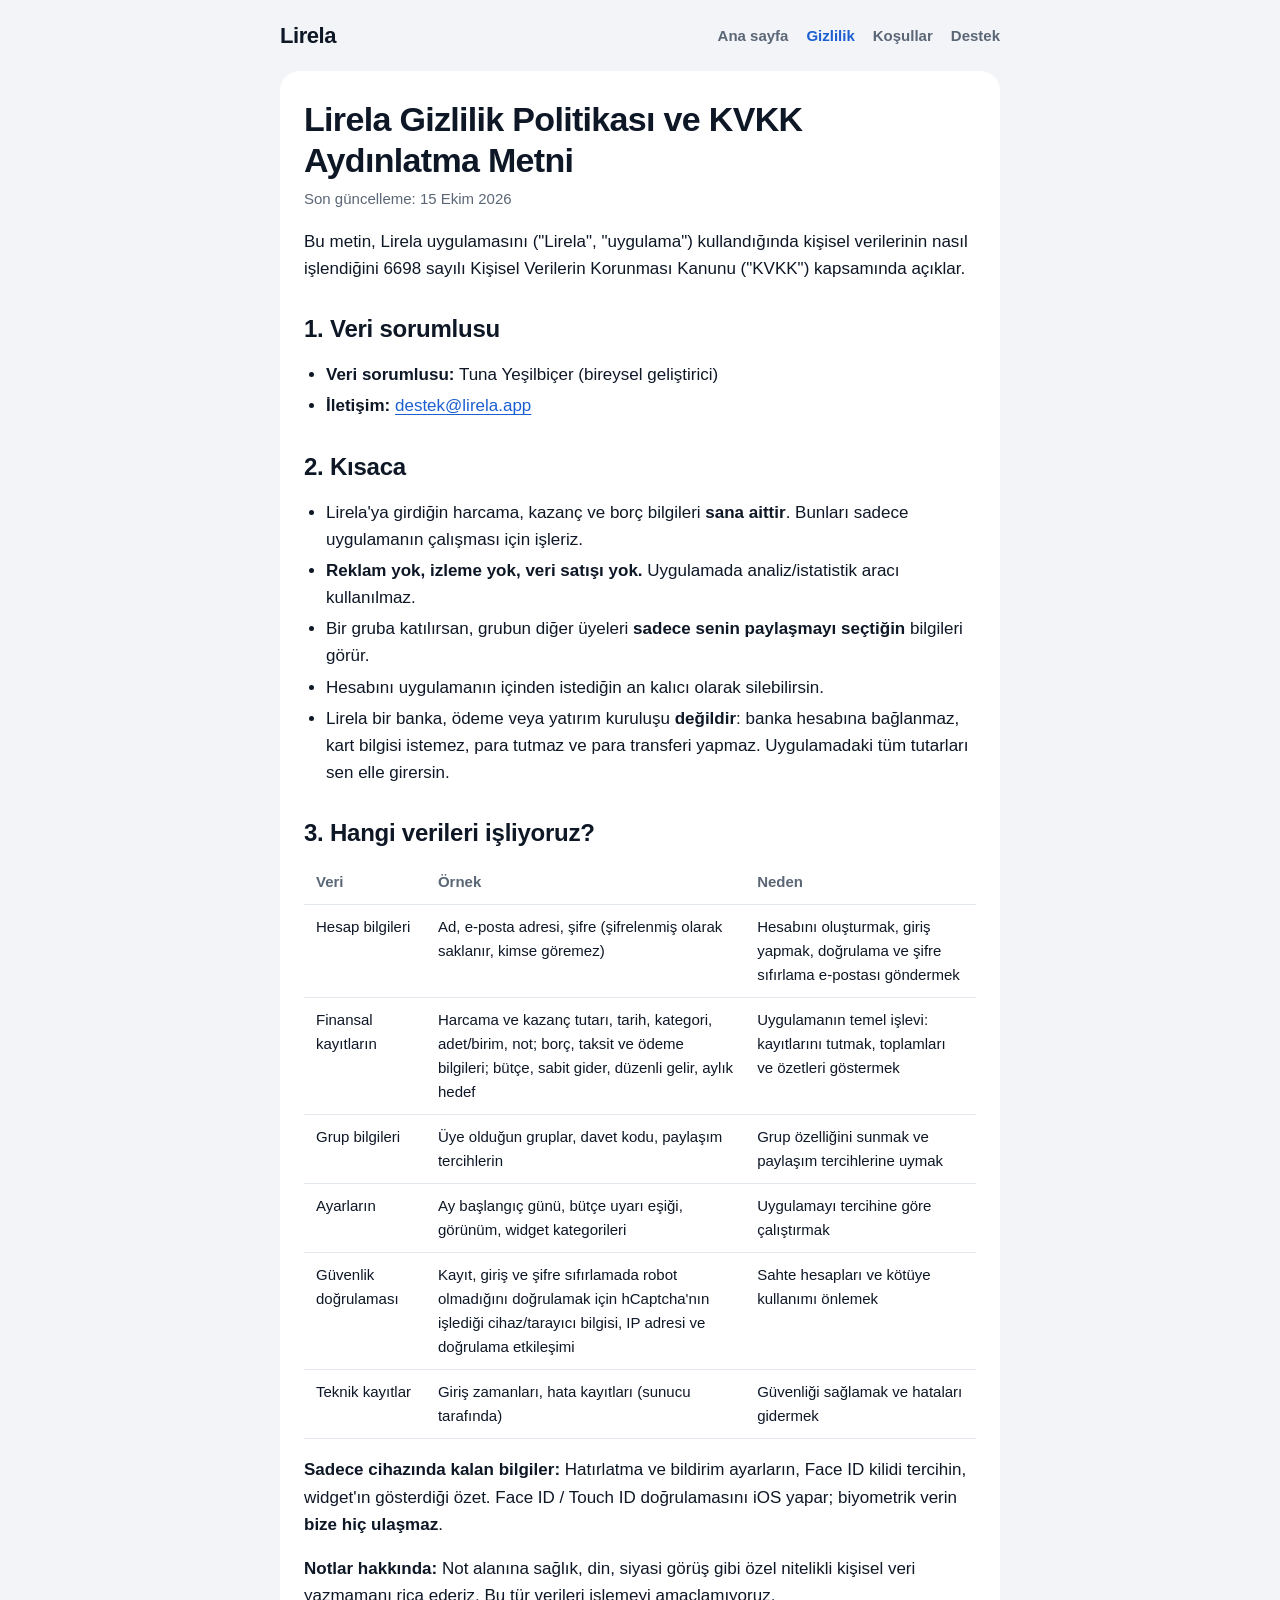
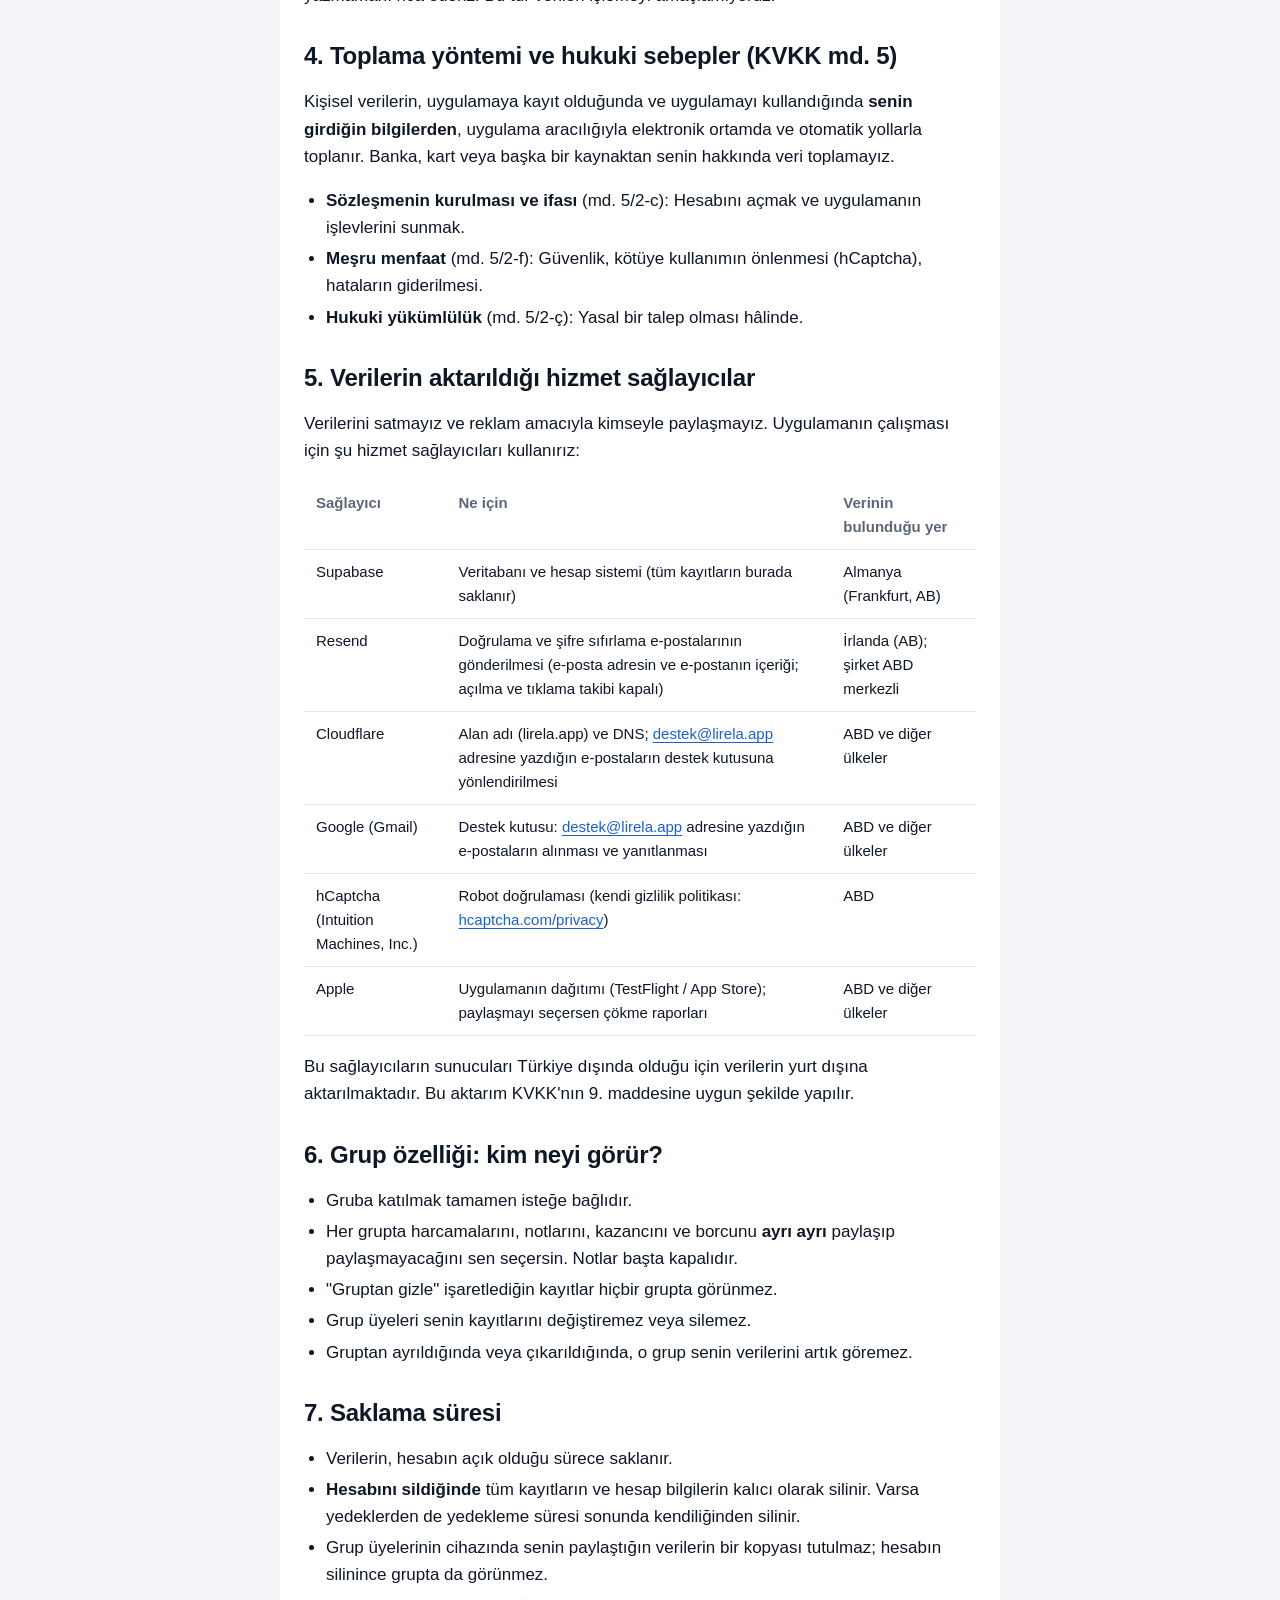
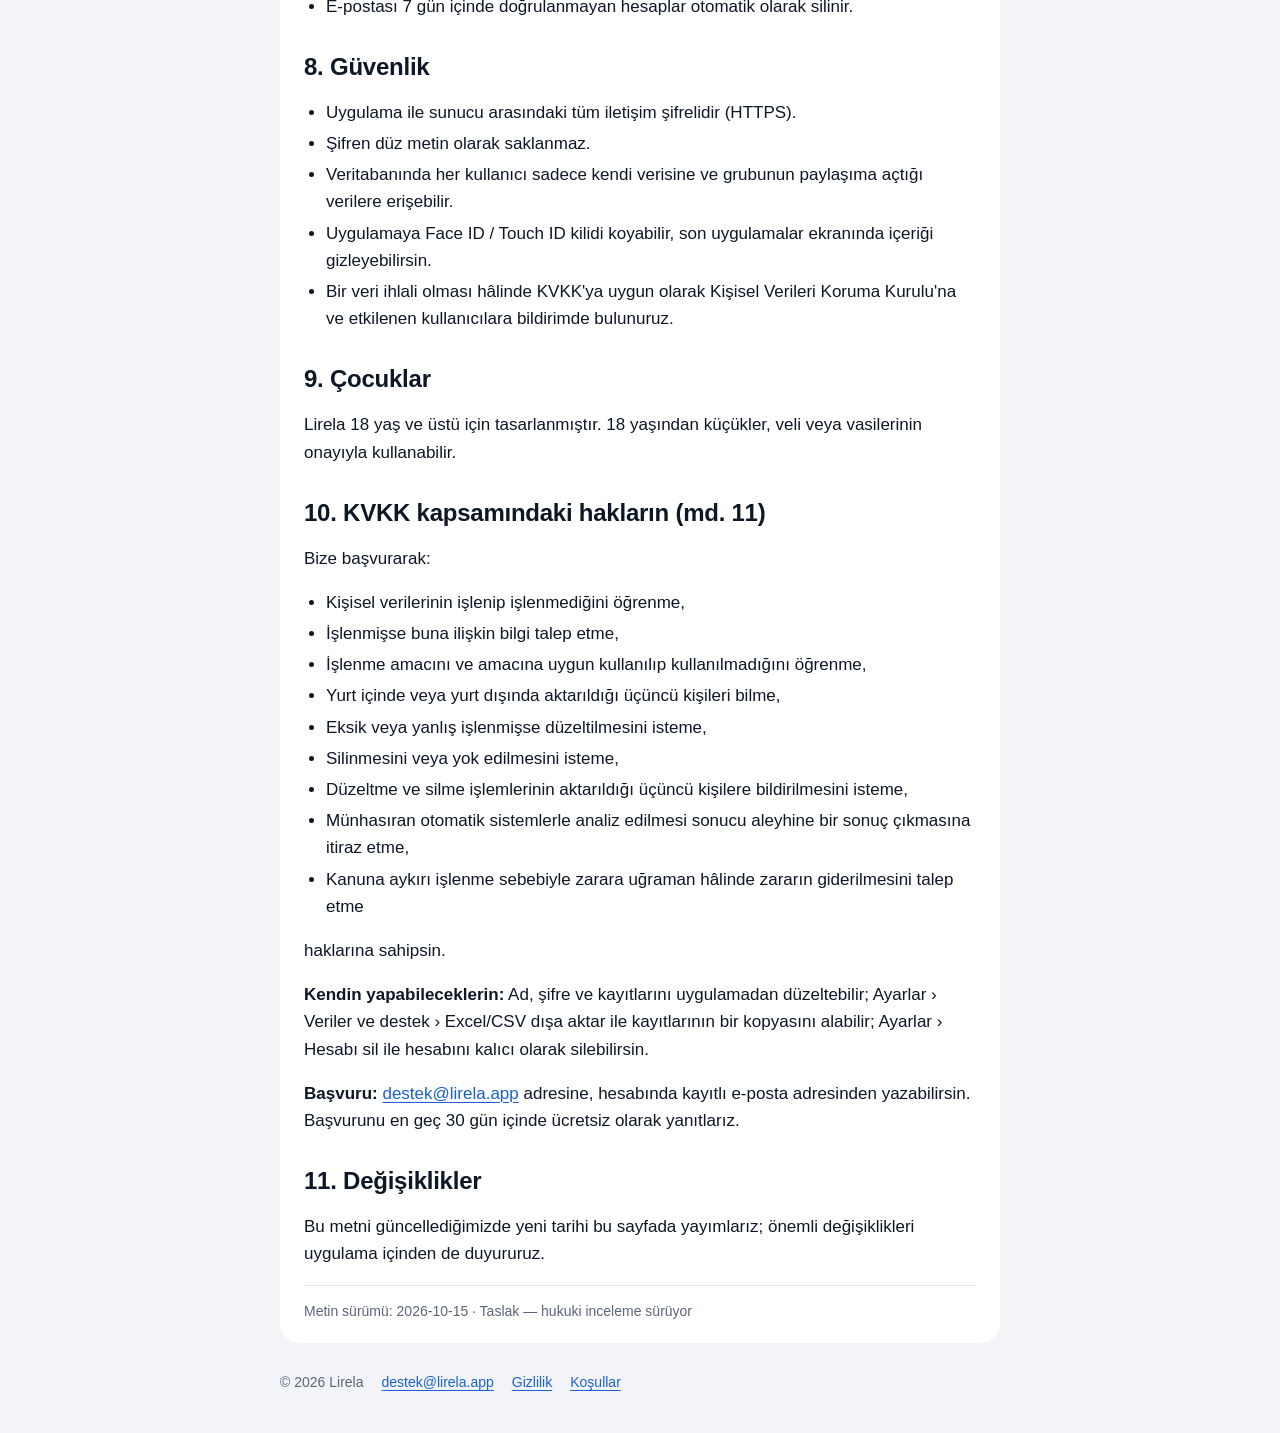
==== gizlilik/index.html @ 5110a3ae "Lirela sitesi: ana sayfa, gizlilik, koşullar, destek, 404, CNAME Co-Authored-By: Claude Opus 5.5 <no" ====
<!doctype html>
<html lang="tr">
<head>
<meta charset="utf-8">
<meta name="viewport" content="width=device-width, initial-scale=1">
<title>Lirela Gizlilik Politikası ve KVKK Aydınlatma Metni · Lirela</title>
<meta name="description" content="Lirela Gizlilik Politikası ve KVKK Aydınlatma Metni">
<meta name="color-scheme" content="light dark">
<meta name="referrer" content="no-referrer">
<link rel="stylesheet" href="/style.css">
</head>
<body>
<header class="site-header"><div class="wrap"><a class="brand" href="/">Lirela</a><nav class="nav"><a href="/">Ana sayfa</a><a href="/gizlilik/" aria-current="page">Gizlilik</a><a href="/kosullar/">Koşullar</a><a href="/destek/">Destek</a></nav></div></header>
<main class="wrap">
<article class="doc">
<h1>Lirela Gizlilik Politikası ve KVKK Aydınlatma Metni</h1>
<p class="updated">Son güncelleme: 15 Ekim 2026</p>
<p>Bu metin, Lirela uygulamasını ("Lirela", "uygulama") kullandığında kişisel verilerinin nasıl işlendiğini 6698 sayılı Kişisel Verilerin Korunması Kanunu ("KVKK") kapsamında açıklar.</p>
<h2>1. Veri sorumlusu</h2>
<ul><li><strong>Veri sorumlusu:</strong> Tuna Yeşilbiçer (bireysel geliştirici)</li><li><strong>İletişim:</strong> <a href="mailto:destek@lirela.app">destek@lirela.app</a></li></ul>
<h2>2. Kısaca</h2>
<ul><li>Lirela'ya girdiğin harcama, kazanç ve borç bilgileri <strong>sana aittir</strong>. Bunları sadece uygulamanın çalışması için işleriz.</li><li><strong>Reklam yok, izleme yok, veri satışı yok.</strong> Uygulamada analiz/istatistik aracı kullanılmaz.</li><li>Bir gruba katılırsan, grubun diğer üyeleri <strong>sadece senin paylaşmayı seçtiğin</strong> bilgileri görür.</li><li>Hesabını uygulamanın içinden istediğin an kalıcı olarak silebilirsin.</li><li>Lirela bir banka, ödeme veya yatırım kuruluşu <strong>değildir</strong>: banka hesabına bağlanmaz, kart bilgisi istemez, para tutmaz ve para transferi yapmaz. Uygulamadaki tüm tutarları sen elle girersin.</li></ul>
<h2>3. Hangi verileri işliyoruz?</h2>
<div class="table-scroll"><table><thead><tr><th>Veri</th><th>Örnek</th><th>Neden</th></tr></thead><tbody><tr><td data-label="Veri">Hesap bilgileri</td><td data-label="Örnek">Ad, e-posta adresi, şifre (şifrelenmiş olarak saklanır, kimse göremez)</td><td data-label="Neden">Hesabını oluşturmak, giriş yapmak, doğrulama ve şifre sıfırlama e-postası göndermek</td></tr><tr><td data-label="Veri">Finansal kayıtların</td><td data-label="Örnek">Harcama ve kazanç tutarı, tarih, kategori, adet/birim, not; borç, taksit ve ödeme bilgileri; bütçe, sabit gider, düzenli gelir, aylık hedef</td><td data-label="Neden">Uygulamanın temel işlevi: kayıtlarını tutmak, toplamları ve özetleri göstermek</td></tr><tr><td data-label="Veri">Grup bilgileri</td><td data-label="Örnek">Üye olduğun gruplar, davet kodu, paylaşım tercihlerin</td><td data-label="Neden">Grup özelliğini sunmak ve paylaşım tercihlerine uymak</td></tr><tr><td data-label="Veri">Ayarların</td><td data-label="Örnek">Ay başlangıç günü, bütçe uyarı eşiği, görünüm, widget kategorileri</td><td data-label="Neden">Uygulamayı tercihine göre çalıştırmak</td></tr><tr><td data-label="Veri">Güvenlik doğrulaması</td><td data-label="Örnek">Kayıt, giriş ve şifre sıfırlamada robot olmadığını doğrulamak için hCaptcha'nın işlediği cihaz/tarayıcı bilgisi, IP adresi ve doğrulama etkileşimi</td><td data-label="Neden">Sahte hesapları ve kötüye kullanımı önlemek</td></tr><tr><td data-label="Veri">Teknik kayıtlar</td><td data-label="Örnek">Giriş zamanları, hata kayıtları (sunucu tarafında)</td><td data-label="Neden">Güvenliği sağlamak ve hataları gidermek</td></tr></tbody></table></div>
<p><strong>Sadece cihazında kalan bilgiler:</strong> Hatırlatma ve bildirim ayarların, Face ID kilidi tercihin, widget'ın gösterdiği özet. Face ID / Touch ID doğrulamasını iOS yapar; biyometrik verin <strong>bize hiç ulaşmaz</strong>.</p>
<p><strong>Notlar hakkında:</strong> Not alanına sağlık, din, siyasi görüş gibi özel nitelikli kişisel veri yazmamanı rica ederiz. Bu tür verileri işlemeyi amaçlamıyoruz.</p>
<h2>4. Toplama yöntemi ve hukuki sebepler (KVKK md. 5)</h2>
<p>Kişisel verilerin, uygulamaya kayıt olduğunda ve uygulamayı kullandığında <strong>senin girdiğin bilgilerden</strong>, uygulama aracılığıyla elektronik ortamda ve otomatik yollarla toplanır. Banka, kart veya başka bir kaynaktan senin hakkında veri toplamayız.</p>
<ul><li><strong>Sözleşmenin kurulması ve ifası</strong> (md. 5/2-c): Hesabını açmak ve uygulamanın işlevlerini sunmak.</li><li><strong>Meşru menfaat</strong> (md. 5/2-f): Güvenlik, kötüye kullanımın önlenmesi (hCaptcha), hataların giderilmesi.</li><li><strong>Hukuki yükümlülük</strong> (md. 5/2-ç): Yasal bir talep olması hâlinde.</li></ul>
<h2>5. Verilerin aktarıldığı hizmet sağlayıcılar</h2>
<p>Verilerini satmayız ve reklam amacıyla kimseyle paylaşmayız. Uygulamanın çalışması için şu hizmet sağlayıcıları kullanırız:</p>
<div class="table-scroll"><table><thead><tr><th>Sağlayıcı</th><th>Ne için</th><th>Verinin bulunduğu yer</th></tr></thead><tbody><tr><td data-label="Sağlayıcı">Supabase</td><td data-label="Ne için">Veritabanı ve hesap sistemi (tüm kayıtların burada saklanır)</td><td data-label="Verinin bulunduğu yer">Almanya (Frankfurt, AB)</td></tr><tr><td data-label="Sağlayıcı">Resend</td><td data-label="Ne için">Doğrulama ve şifre sıfırlama e-postalarının gönderilmesi (e-posta adresin ve e-postanın içeriği; açılma ve tıklama takibi kapalı)</td><td data-label="Verinin bulunduğu yer">İrlanda (AB); şirket ABD merkezli</td></tr><tr><td data-label="Sağlayıcı">Cloudflare</td><td data-label="Ne için">Alan adı (lirela.app) ve DNS; <a href="mailto:destek@lirela.app">destek@lirela.app</a> adresine yazdığın e-postaların destek kutusuna yönlendirilmesi</td><td data-label="Verinin bulunduğu yer">ABD ve diğer ülkeler</td></tr><tr><td data-label="Sağlayıcı">Google (Gmail)</td><td data-label="Ne için">Destek kutusu: <a href="mailto:destek@lirela.app">destek@lirela.app</a> adresine yazdığın e-postaların alınması ve yanıtlanması</td><td data-label="Verinin bulunduğu yer">ABD ve diğer ülkeler</td></tr><tr><td data-label="Sağlayıcı">hCaptcha (Intuition Machines, Inc.)</td><td data-label="Ne için">Robot doğrulaması (kendi gizlilik politikası: <a href="https://hcaptcha.com/privacy">hcaptcha.com/privacy</a>)</td><td data-label="Verinin bulunduğu yer">ABD</td></tr><tr><td data-label="Sağlayıcı">Apple</td><td data-label="Ne için">Uygulamanın dağıtımı (TestFlight / App Store); paylaşmayı seçersen çökme raporları</td><td data-label="Verinin bulunduğu yer">ABD ve diğer ülkeler</td></tr></tbody></table></div>
<p>Bu sağlayıcıların sunucuları Türkiye dışında olduğu için verilerin yurt dışına aktarılmaktadır. Bu aktarım KVKK'nın 9. maddesine uygun şekilde yapılır.</p>
<h2>6. Grup özelliği: kim neyi görür?</h2>
<ul><li>Gruba katılmak tamamen isteğe bağlıdır.</li><li>Her grupta harcamalarını, notlarını, kazancını ve borcunu <strong>ayrı ayrı</strong> paylaşıp paylaşmayacağını sen seçersin. Notlar başta kapalıdır.</li><li>"Gruptan gizle" işaretlediğin kayıtlar hiçbir grupta görünmez.</li><li>Grup üyeleri senin kayıtlarını değiştiremez veya silemez.</li><li>Gruptan ayrıldığında veya çıkarıldığında, o grup senin verilerini artık göremez.</li></ul>
<h2>7. Saklama süresi</h2>
<ul><li>Verilerin, hesabın açık olduğu sürece saklanır.</li><li><strong>Hesabını sildiğinde</strong> tüm kayıtların ve hesap bilgilerin kalıcı olarak silinir. Varsa yedeklerden de yedekleme süresi sonunda kendiliğinden silinir.</li><li>Grup üyelerinin cihazında senin paylaştığın verilerin bir kopyası tutulmaz; hesabın silinince grupta da görünmez.</li><li>E-postası 7 gün içinde doğrulanmayan hesaplar otomatik olarak silinir.</li></ul>
<h2>8. Güvenlik</h2>
<ul><li>Uygulama ile sunucu arasındaki tüm iletişim şifrelidir (HTTPS).</li><li>Şifren düz metin olarak saklanmaz.</li><li>Veritabanında her kullanıcı sadece kendi verisine ve grubunun paylaşıma açtığı verilere erişebilir.</li><li>Uygulamaya Face ID / Touch ID kilidi koyabilir, son uygulamalar ekranında içeriği gizleyebilirsin.</li><li>Bir veri ihlali olması hâlinde KVKK'ya uygun olarak Kişisel Verileri Koruma Kurulu'na ve etkilenen kullanıcılara bildirimde bulunuruz.</li></ul>
<h2>9. Çocuklar</h2>
<p>Lirela 18 yaş ve üstü için tasarlanmıştır. 18 yaşından küçükler, veli veya vasilerinin onayıyla kullanabilir.</p>
<h2>10. KVKK kapsamındaki hakların (md. 11)</h2>
<p>Bize başvurarak:</p>
<ul><li>Kişisel verilerinin işlenip işlenmediğini öğrenme,</li><li>İşlenmişse buna ilişkin bilgi talep etme,</li><li>İşlenme amacını ve amacına uygun kullanılıp kullanılmadığını öğrenme,</li><li>Yurt içinde veya yurt dışında aktarıldığı üçüncü kişileri bilme,</li><li>Eksik veya yanlış işlenmişse düzeltilmesini isteme,</li><li>Silinmesini veya yok edilmesini isteme,</li><li>Düzeltme ve silme işlemlerinin aktarıldığı üçüncü kişilere bildirilmesini isteme,</li><li>Münhasıran otomatik sistemlerle analiz edilmesi sonucu aleyhine bir sonuç çıkmasına itiraz etme,</li><li>Kanuna aykırı işlenme sebebiyle zarara uğraman hâlinde zararın giderilmesini talep etme</li></ul>
<p>haklarına sahipsin.</p>
<p><strong>Kendin yapabileceklerin:</strong> Ad, şifre ve kayıtlarını uygulamadan düzeltebilir; Ayarlar › Veriler ve destek › Excel/CSV dışa aktar ile kayıtlarının bir kopyasını alabilir; Ayarlar › Hesabı sil ile hesabını kalıcı olarak silebilirsin.</p>
<p><strong>Başvuru:</strong> <a href="mailto:destek@lirela.app">destek@lirela.app</a> adresine, hesabında kayıtlı e-posta adresinden yazabilirsin. Başvurunu en geç 30 gün içinde ücretsiz olarak yanıtlarız.</p>
<h2>11. Değişiklikler</h2>
<p>Bu metni güncellediğimizde yeni tarihi bu sayfada yayımlarız; önemli değişiklikleri uygulama içinden de duyururuz.</p>
<p class="version">Metin sürümü: 2026-10-15 · Taslak — hukuki inceleme sürüyor</p>
</article>
</main>
<footer class="site-footer"><div class="wrap"><span>© 2026 Lirela</span><a href="mailto:destek@lirela.app">destek@lirela.app</a><a href="/gizlilik/">Gizlilik</a><a href="/kosullar/">Koşullar</a></div></footer>
</body>
</html>
---- style.css ----
/* Lirela — tek stil dosyası. Dış kaynak, yazı tipi CDN'i, analitik ve çerez yok. */
:root {
  --bg: #F2F4F7;
  --card: #FFFFFF;
  --hero: #0F2440;
  --hero-text: #FFFFFF;
  --hero-muted: #AFC0D6;
  --text: #0E1726;
  --muted: #5B6676;
  --accent: #1B5FD1;
  --accent-soft: #E6F0FF;
  --line: #E3E8EF;
  --warn-bg: #FFF4EC;
  --warn-text: #7A2E06;
  --radius: 20px;
  color-scheme: light dark;
}

@media (prefers-color-scheme: dark) {
  :root {
    --bg: #0B0F16;
    --card: #1A202A;
    --hero: #15294A;
    --hero-muted: #9FB3CE;
    --text: #F2F4F7;
    --muted: #9AA5B4;
    --accent: #5B92F0;
    --accent-soft: #1B2C4A;
    --line: #2A313D;
    --warn-bg: #3A2414;
    --warn-text: #FFC9A3;
  }
}

* { box-sizing: border-box; }

html { -webkit-text-size-adjust: 100%; }

body {
  margin: 0;
  background: var(--bg);
  color: var(--text);
  font-family: -apple-system, BlinkMacSystemFont, "SF Pro Text", "Segoe UI", Roboto, "Helvetica Neue", Arial, sans-serif;
  font-size: 17px;
  line-height: 1.6;
}

a { color: var(--accent); text-decoration-thickness: 1px; text-underline-offset: 3px; }

.wrap { max-width: 760px; margin: 0 auto; padding: 0 20px; }

/* Üst menü */
.site-header { padding: 18px 0; }
.site-header .wrap { display: flex; align-items: center; justify-content: space-between; gap: 16px; flex-wrap: wrap; }
.brand { font-size: 22px; font-weight: 800; letter-spacing: -0.02em; color: var(--text); text-decoration: none; }
.nav { display: flex; gap: 18px; flex-wrap: wrap; font-size: 15px; font-weight: 600; }
.nav a { color: var(--muted); text-decoration: none; }
.nav a:hover, .nav a[aria-current="page"] { color: var(--accent); }

/* Koyu üst kart */
.hero {
  background: var(--hero);
  color: var(--hero-text);
  border-radius: 24px;
  padding: 36px 28px;
  margin: 8px 0 28px;
}
.hero .eyebrow { color: var(--hero-muted); font-weight: 800; font-size: 15px; margin: 0 0 8px; }
.hero h1 { font-size: clamp(30px, 6vw, 42px); line-height: 1.15; margin: 0 0 14px; letter-spacing: -0.02em; }
.hero p { color: var(--hero-muted); margin: 0; font-size: 18px; }
.badge {
  display: inline-block;
  margin-top: 22px;
  background: rgba(255, 255, 255, 0.12);
  color: var(--hero-text);
  border-radius: 999px;
  padding: 8px 16px;
  font-weight: 700;
  font-size: 15px;
}

/* Kartlar */
.card {
  background: var(--card);
  border-radius: var(--radius);
  padding: 22px 24px;
  margin: 0 0 18px;
}
.grid { display: grid; grid-template-columns: repeat(auto-fit, minmax(220px, 1fr)); gap: 14px; margin: 0 0 28px; }
.grid .card { margin: 0; }
.grid h3 { margin: 0 0 6px; font-size: 17px; }
.grid p { margin: 0; color: var(--muted); font-size: 15px; }

h2 { font-size: 24px; line-height: 1.25; letter-spacing: -0.01em; margin: 32px 0 12px; }
h3 { font-size: 19px; line-height: 1.3; margin: 24px 0 8px; }

.note {
  background: var(--warn-bg);
  color: var(--warn-text);
  border-radius: 16px;
  padding: 14px 18px;
  font-weight: 600;
  font-size: 15px;
}

/* Hukuki metinler */
.doc { background: var(--card); border-radius: var(--radius); padding: 8px 24px 20px; }
.doc h1 { font-size: clamp(26px, 5vw, 34px); line-height: 1.2; margin: 20px 0 6px; letter-spacing: -0.02em; }
.doc .updated { color: var(--muted); margin: 0 0 8px; font-size: 15px; }
.doc ul { padding-left: 22px; }
.doc li { margin: 4px 0; }
.table-scroll { overflow-x: auto; margin: 12px 0; }
table { border-collapse: collapse; width: 100%; font-size: 15px; }
th, td { text-align: left; vertical-align: top; padding: 10px 12px; border-bottom: 1px solid var(--line); }
th { color: var(--muted); font-weight: 700; }

.version {
  color: var(--muted);
  font-size: 14px;
  margin: 18px 0 0;
  padding-top: 14px;
  border-top: 1px solid var(--line);
}

/* Sık sorular */
details { background: var(--card); border-radius: 16px; padding: 14px 20px; margin: 0 0 10px; }
summary { cursor: pointer; font-weight: 700; }
details[open] summary { margin-bottom: 8px; }
details p, details ul { margin: 6px 0; color: var(--text); }

/* Alt bilgi */
.site-footer { color: var(--muted); font-size: 14px; padding: 28px 0 40px; }
.site-footer .wrap { display: flex; gap: 8px 18px; flex-wrap: wrap; }

@media (max-width: 520px) {
  body { font-size: 16px; }
  /* Tablolar dar ekranda kart: her satır bir blok, hücrenin başlığı üstünde */
  table, thead, tbody, tr, td { display: block; width: 100%; }
  thead { position: absolute; width: 1px; height: 1px; overflow: hidden; clip: rect(0 0 0 0); }
  tr { padding: 12px 0; border-bottom: 1px solid var(--line); }
  td { border: 0; padding: 2px 0; }
  td::before { content: attr(data-label); display: block; color: var(--muted); font-size: 13px; font-weight: 700; }
  .hero { padding: 28px 22px; border-radius: 20px; }
  .doc { padding: 4px 18px 16px; }
}
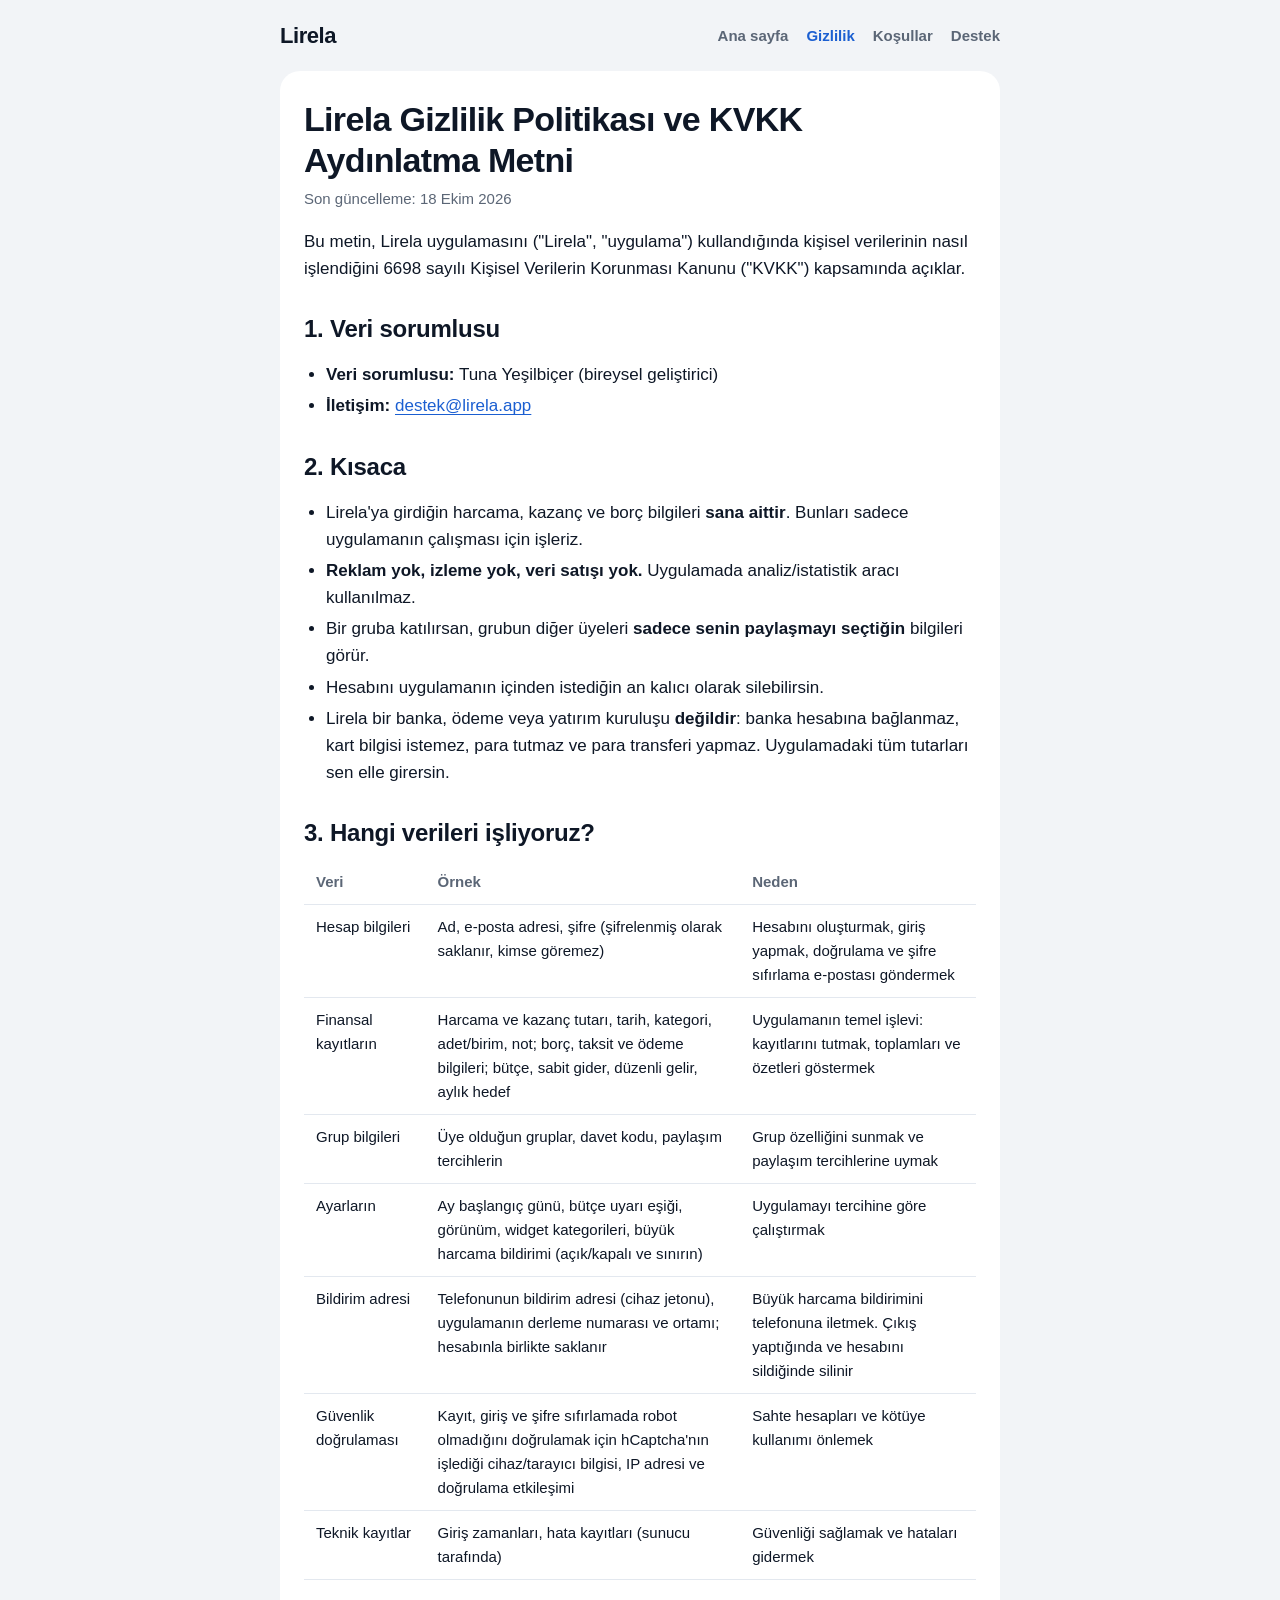
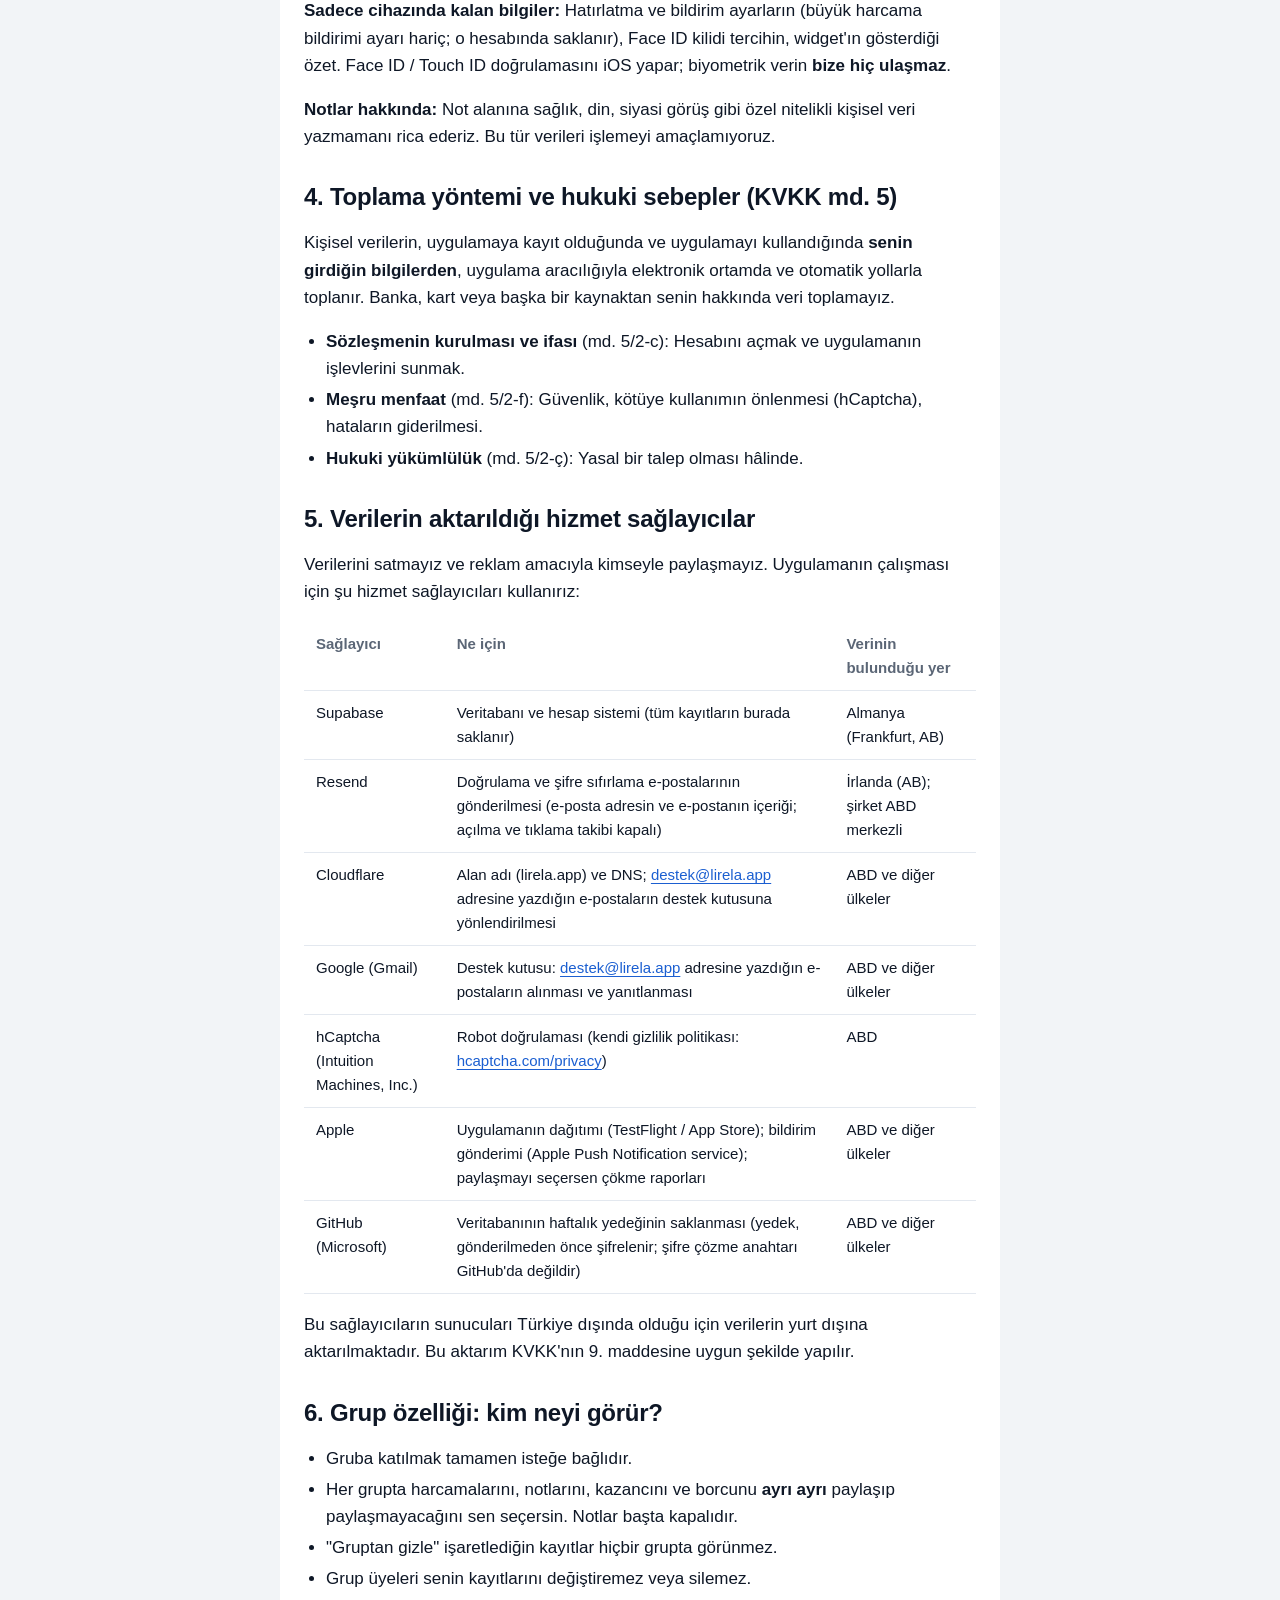
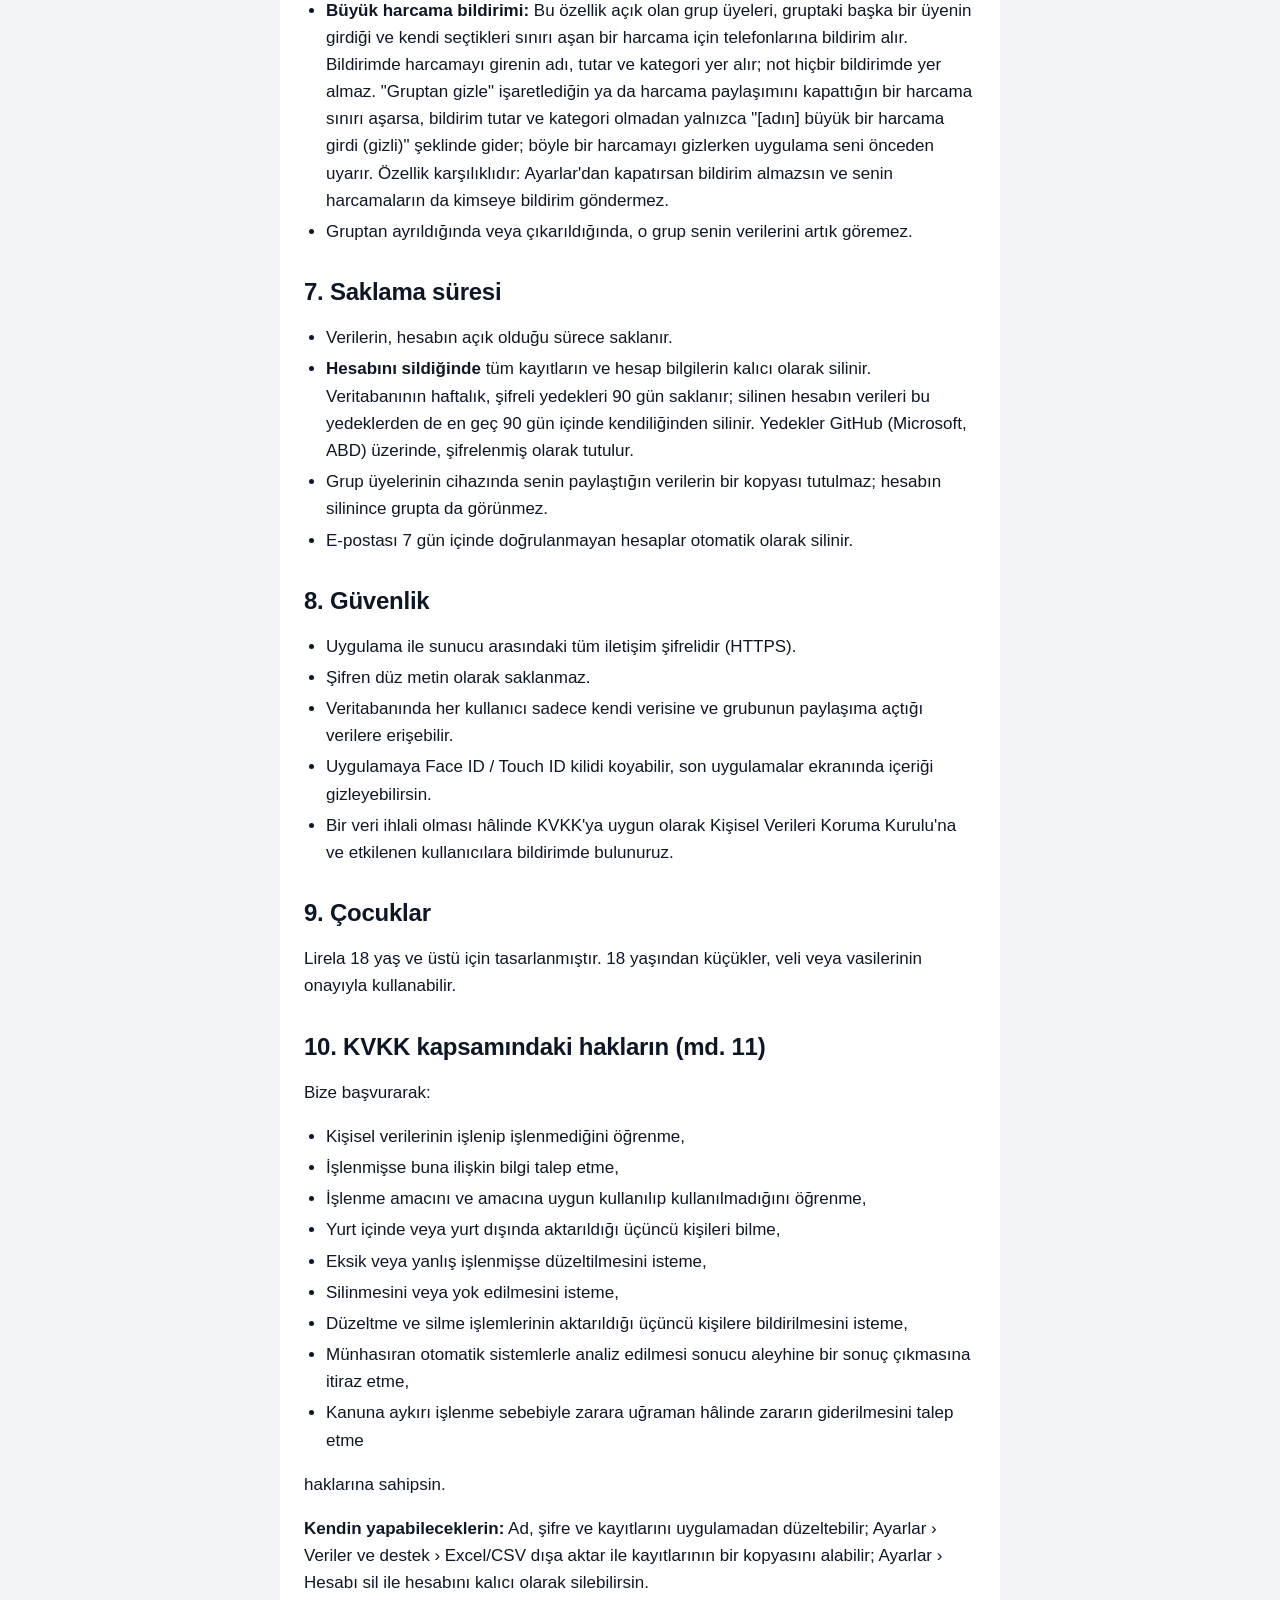
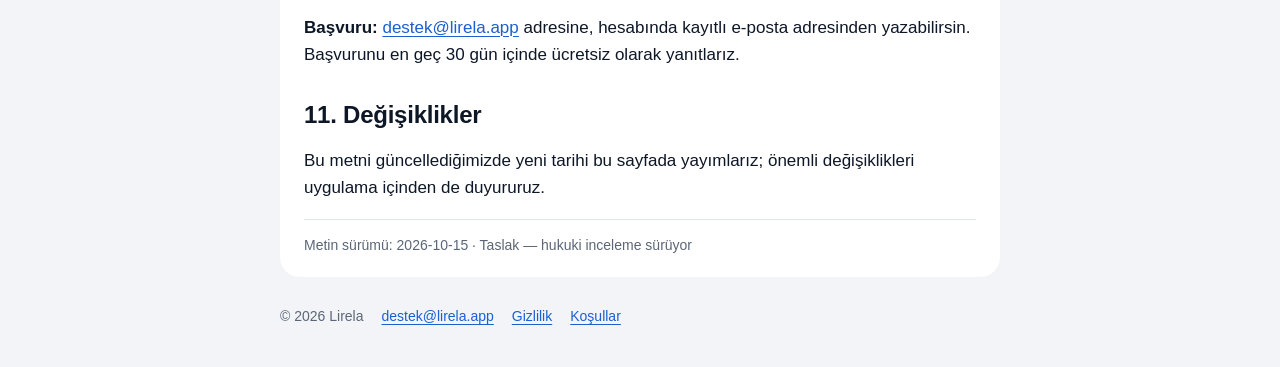
==== commit 2e079baa: "Gizlilik: büyük harcama bildirimi, bildirim adresi, APNs, GitHub yedeği (90 gün)" ====
--- a/gizlilik/index.html
+++ b/gizlilik/index.html
@@ -14,27 +14,27 @@
 <main class="wrap">
 <article class="doc">
 <h1>Lirela Gizlilik Politikası ve KVKK Aydınlatma Metni</h1>
-<p class="updated">Son güncelleme: 15 Ekim 2026</p>
+<p class="updated">Son güncelleme: 18 Ekim 2026</p>
 <p>Bu metin, Lirela uygulamasını ("Lirela", "uygulama") kullandığında kişisel verilerinin nasıl işlendiğini 6698 sayılı Kişisel Verilerin Korunması Kanunu ("KVKK") kapsamında açıklar.</p>
 <h2>1. Veri sorumlusu</h2>
 <ul><li><strong>Veri sorumlusu:</strong> Tuna Yeşilbiçer (bireysel geliştirici)</li><li><strong>İletişim:</strong> <a href="mailto:destek@lirela.app">destek@lirela.app</a></li></ul>
 <h2>2. Kısaca</h2>
 <ul><li>Lirela'ya girdiğin harcama, kazanç ve borç bilgileri <strong>sana aittir</strong>. Bunları sadece uygulamanın çalışması için işleriz.</li><li><strong>Reklam yok, izleme yok, veri satışı yok.</strong> Uygulamada analiz/istatistik aracı kullanılmaz.</li><li>Bir gruba katılırsan, grubun diğer üyeleri <strong>sadece senin paylaşmayı seçtiğin</strong> bilgileri görür.</li><li>Hesabını uygulamanın içinden istediğin an kalıcı olarak silebilirsin.</li><li>Lirela bir banka, ödeme veya yatırım kuruluşu <strong>değildir</strong>: banka hesabına bağlanmaz, kart bilgisi istemez, para tutmaz ve para transferi yapmaz. Uygulamadaki tüm tutarları sen elle girersin.</li></ul>
 <h2>3. Hangi verileri işliyoruz?</h2>
-<div class="table-scroll"><table><thead><tr><th>Veri</th><th>Örnek</th><th>Neden</th></tr></thead><tbody><tr><td data-label="Veri">Hesap bilgileri</td><td data-label="Örnek">Ad, e-posta adresi, şifre (şifrelenmiş olarak saklanır, kimse göremez)</td><td data-label="Neden">Hesabını oluşturmak, giriş yapmak, doğrulama ve şifre sıfırlama e-postası göndermek</td></tr><tr><td data-label="Veri">Finansal kayıtların</td><td data-label="Örnek">Harcama ve kazanç tutarı, tarih, kategori, adet/birim, not; borç, taksit ve ödeme bilgileri; bütçe, sabit gider, düzenli gelir, aylık hedef</td><td data-label="Neden">Uygulamanın temel işlevi: kayıtlarını tutmak, toplamları ve özetleri göstermek</td></tr><tr><td data-label="Veri">Grup bilgileri</td><td data-label="Örnek">Üye olduğun gruplar, davet kodu, paylaşım tercihlerin</td><td data-label="Neden">Grup özelliğini sunmak ve paylaşım tercihlerine uymak</td></tr><tr><td data-label="Veri">Ayarların</td><td data-label="Örnek">Ay başlangıç günü, bütçe uyarı eşiği, görünüm, widget kategorileri</td><td data-label="Neden">Uygulamayı tercihine göre çalıştırmak</td></tr><tr><td data-label="Veri">Güvenlik doğrulaması</td><td data-label="Örnek">Kayıt, giriş ve şifre sıfırlamada robot olmadığını doğrulamak için hCaptcha'nın işlediği cihaz/tarayıcı bilgisi, IP adresi ve doğrulama etkileşimi</td><td data-label="Neden">Sahte hesapları ve kötüye kullanımı önlemek</td></tr><tr><td data-label="Veri">Teknik kayıtlar</td><td data-label="Örnek">Giriş zamanları, hata kayıtları (sunucu tarafında)</td><td data-label="Neden">Güvenliği sağlamak ve hataları gidermek</td></tr></tbody></table></div>
-<p><strong>Sadece cihazında kalan bilgiler:</strong> Hatırlatma ve bildirim ayarların, Face ID kilidi tercihin, widget'ın gösterdiği özet. Face ID / Touch ID doğrulamasını iOS yapar; biyometrik verin <strong>bize hiç ulaşmaz</strong>.</p>
+<div class="table-scroll"><table><thead><tr><th>Veri</th><th>Örnek</th><th>Neden</th></tr></thead><tbody><tr><td data-label="Veri">Hesap bilgileri</td><td data-label="Örnek">Ad, e-posta adresi, şifre (şifrelenmiş olarak saklanır, kimse göremez)</td><td data-label="Neden">Hesabını oluşturmak, giriş yapmak, doğrulama ve şifre sıfırlama e-postası göndermek</td></tr><tr><td data-label="Veri">Finansal kayıtların</td><td data-label="Örnek">Harcama ve kazanç tutarı, tarih, kategori, adet/birim, not; borç, taksit ve ödeme bilgileri; bütçe, sabit gider, düzenli gelir, aylık hedef</td><td data-label="Neden">Uygulamanın temel işlevi: kayıtlarını tutmak, toplamları ve özetleri göstermek</td></tr><tr><td data-label="Veri">Grup bilgileri</td><td data-label="Örnek">Üye olduğun gruplar, davet kodu, paylaşım tercihlerin</td><td data-label="Neden">Grup özelliğini sunmak ve paylaşım tercihlerine uymak</td></tr><tr><td data-label="Veri">Ayarların</td><td data-label="Örnek">Ay başlangıç günü, bütçe uyarı eşiği, görünüm, widget kategorileri, büyük harcama bildirimi (açık/kapalı ve sınırın)</td><td data-label="Neden">Uygulamayı tercihine göre çalıştırmak</td></tr><tr><td data-label="Veri">Bildirim adresi</td><td data-label="Örnek">Telefonunun bildirim adresi (cihaz jetonu), uygulamanın derleme numarası ve ortamı; hesabınla birlikte saklanır</td><td data-label="Neden">Büyük harcama bildirimini telefonuna iletmek. Çıkış yaptığında ve hesabını sildiğinde silinir</td></tr><tr><td data-label="Veri">Güvenlik doğrulaması</td><td data-label="Örnek">Kayıt, giriş ve şifre sıfırlamada robot olmadığını doğrulamak için hCaptcha'nın işlediği cihaz/tarayıcı bilgisi, IP adresi ve doğrulama etkileşimi</td><td data-label="Neden">Sahte hesapları ve kötüye kullanımı önlemek</td></tr><tr><td data-label="Veri">Teknik kayıtlar</td><td data-label="Örnek">Giriş zamanları, hata kayıtları (sunucu tarafında)</td><td data-label="Neden">Güvenliği sağlamak ve hataları gidermek</td></tr></tbody></table></div>
+<p><strong>Sadece cihazında kalan bilgiler:</strong> Hatırlatma ve bildirim ayarların (büyük harcama bildirimi ayarı hariç; o hesabında saklanır), Face ID kilidi tercihin, widget'ın gösterdiği özet. Face ID / Touch ID doğrulamasını iOS yapar; biyometrik verin <strong>bize hiç ulaşmaz</strong>.</p>
 <p><strong>Notlar hakkında:</strong> Not alanına sağlık, din, siyasi görüş gibi özel nitelikli kişisel veri yazmamanı rica ederiz. Bu tür verileri işlemeyi amaçlamıyoruz.</p>
 <h2>4. Toplama yöntemi ve hukuki sebepler (KVKK md. 5)</h2>
 <p>Kişisel verilerin, uygulamaya kayıt olduğunda ve uygulamayı kullandığında <strong>senin girdiğin bilgilerden</strong>, uygulama aracılığıyla elektronik ortamda ve otomatik yollarla toplanır. Banka, kart veya başka bir kaynaktan senin hakkında veri toplamayız.</p>
 <ul><li><strong>Sözleşmenin kurulması ve ifası</strong> (md. 5/2-c): Hesabını açmak ve uygulamanın işlevlerini sunmak.</li><li><strong>Meşru menfaat</strong> (md. 5/2-f): Güvenlik, kötüye kullanımın önlenmesi (hCaptcha), hataların giderilmesi.</li><li><strong>Hukuki yükümlülük</strong> (md. 5/2-ç): Yasal bir talep olması hâlinde.</li></ul>
 <h2>5. Verilerin aktarıldığı hizmet sağlayıcılar</h2>
 <p>Verilerini satmayız ve reklam amacıyla kimseyle paylaşmayız. Uygulamanın çalışması için şu hizmet sağlayıcıları kullanırız:</p>
-<div class="table-scroll"><table><thead><tr><th>Sağlayıcı</th><th>Ne için</th><th>Verinin bulunduğu yer</th></tr></thead><tbody><tr><td data-label="Sağlayıcı">Supabase</td><td data-label="Ne için">Veritabanı ve hesap sistemi (tüm kayıtların burada saklanır)</td><td data-label="Verinin bulunduğu yer">Almanya (Frankfurt, AB)</td></tr><tr><td data-label="Sağlayıcı">Resend</td><td data-label="Ne için">Doğrulama ve şifre sıfırlama e-postalarının gönderilmesi (e-posta adresin ve e-postanın içeriği; açılma ve tıklama takibi kapalı)</td><td data-label="Verinin bulunduğu yer">İrlanda (AB); şirket ABD merkezli</td></tr><tr><td data-label="Sağlayıcı">Cloudflare</td><td data-label="Ne için">Alan adı (lirela.app) ve DNS; <a href="mailto:destek@lirela.app">destek@lirela.app</a> adresine yazdığın e-postaların destek kutusuna yönlendirilmesi</td><td data-label="Verinin bulunduğu yer">ABD ve diğer ülkeler</td></tr><tr><td data-label="Sağlayıcı">Google (Gmail)</td><td data-label="Ne için">Destek kutusu: <a href="mailto:destek@lirela.app">destek@lirela.app</a> adresine yazdığın e-postaların alınması ve yanıtlanması</td><td data-label="Verinin bulunduğu yer">ABD ve diğer ülkeler</td></tr><tr><td data-label="Sağlayıcı">hCaptcha (Intuition Machines, Inc.)</td><td data-label="Ne için">Robot doğrulaması (kendi gizlilik politikası: <a href="https://hcaptcha.com/privacy">hcaptcha.com/privacy</a>)</td><td data-label="Verinin bulunduğu yer">ABD</td></tr><tr><td data-label="Sağlayıcı">Apple</td><td data-label="Ne için">Uygulamanın dağıtımı (TestFlight / App Store); paylaşmayı seçersen çökme raporları</td><td data-label="Verinin bulunduğu yer">ABD ve diğer ülkeler</td></tr></tbody></table></div>
+<div class="table-scroll"><table><thead><tr><th>Sağlayıcı</th><th>Ne için</th><th>Verinin bulunduğu yer</th></tr></thead><tbody><tr><td data-label="Sağlayıcı">Supabase</td><td data-label="Ne için">Veritabanı ve hesap sistemi (tüm kayıtların burada saklanır)</td><td data-label="Verinin bulunduğu yer">Almanya (Frankfurt, AB)</td></tr><tr><td data-label="Sağlayıcı">Resend</td><td data-label="Ne için">Doğrulama ve şifre sıfırlama e-postalarının gönderilmesi (e-posta adresin ve e-postanın içeriği; açılma ve tıklama takibi kapalı)</td><td data-label="Verinin bulunduğu yer">İrlanda (AB); şirket ABD merkezli</td></tr><tr><td data-label="Sağlayıcı">Cloudflare</td><td data-label="Ne için">Alan adı (lirela.app) ve DNS; <a href="mailto:destek@lirela.app">destek@lirela.app</a> adresine yazdığın e-postaların destek kutusuna yönlendirilmesi</td><td data-label="Verinin bulunduğu yer">ABD ve diğer ülkeler</td></tr><tr><td data-label="Sağlayıcı">Google (Gmail)</td><td data-label="Ne için">Destek kutusu: <a href="mailto:destek@lirela.app">destek@lirela.app</a> adresine yazdığın e-postaların alınması ve yanıtlanması</td><td data-label="Verinin bulunduğu yer">ABD ve diğer ülkeler</td></tr><tr><td data-label="Sağlayıcı">hCaptcha (Intuition Machines, Inc.)</td><td data-label="Ne için">Robot doğrulaması (kendi gizlilik politikası: <a href="https://hcaptcha.com/privacy">hcaptcha.com/privacy</a>)</td><td data-label="Verinin bulunduğu yer">ABD</td></tr><tr><td data-label="Sağlayıcı">Apple</td><td data-label="Ne için">Uygulamanın dağıtımı (TestFlight / App Store); bildirim gönderimi (Apple Push Notification service); paylaşmayı seçersen çökme raporları</td><td data-label="Verinin bulunduğu yer">ABD ve diğer ülkeler</td></tr><tr><td data-label="Sağlayıcı">GitHub (Microsoft)</td><td data-label="Ne için">Veritabanının haftalık yedeğinin saklanması (yedek, gönderilmeden önce şifrelenir; şifre çözme anahtarı GitHub'da değildir)</td><td data-label="Verinin bulunduğu yer">ABD ve diğer ülkeler</td></tr></tbody></table></div>
 <p>Bu sağlayıcıların sunucuları Türkiye dışında olduğu için verilerin yurt dışına aktarılmaktadır. Bu aktarım KVKK'nın 9. maddesine uygun şekilde yapılır.</p>
 <h2>6. Grup özelliği: kim neyi görür?</h2>
-<ul><li>Gruba katılmak tamamen isteğe bağlıdır.</li><li>Her grupta harcamalarını, notlarını, kazancını ve borcunu <strong>ayrı ayrı</strong> paylaşıp paylaşmayacağını sen seçersin. Notlar başta kapalıdır.</li><li>"Gruptan gizle" işaretlediğin kayıtlar hiçbir grupta görünmez.</li><li>Grup üyeleri senin kayıtlarını değiştiremez veya silemez.</li><li>Gruptan ayrıldığında veya çıkarıldığında, o grup senin verilerini artık göremez.</li></ul>
+<ul><li>Gruba katılmak tamamen isteğe bağlıdır.</li><li>Her grupta harcamalarını, notlarını, kazancını ve borcunu <strong>ayrı ayrı</strong> paylaşıp paylaşmayacağını sen seçersin. Notlar başta kapalıdır.</li><li>"Gruptan gizle" işaretlediğin kayıtlar hiçbir grupta görünmez.</li><li>Grup üyeleri senin kayıtlarını değiştiremez veya silemez.</li><li><strong>Büyük harcama bildirimi:</strong> Bu özellik açık olan grup üyeleri, gruptaki başka bir üyenin girdiği ve kendi seçtikleri sınırı aşan bir harcama için telefonlarına bildirim alır. Bildirimde harcamayı girenin adı, tutar ve kategori yer alır; not hiçbir bildirimde yer almaz. "Gruptan gizle" işaretlediğin ya da harcama paylaşımını kapattığın bir harcama sınırı aşarsa, bildirim tutar ve kategori olmadan yalnızca "[adın] büyük bir harcama girdi (gizli)" şeklinde gider; böyle bir harcamayı gizlerken uygulama seni önceden uyarır. Özellik karşılıklıdır: Ayarlar'dan kapatırsan bildirim almazsın ve senin harcamaların da kimseye bildirim göndermez.</li><li>Gruptan ayrıldığında veya çıkarıldığında, o grup senin verilerini artık göremez.</li></ul>
 <h2>7. Saklama süresi</h2>
-<ul><li>Verilerin, hesabın açık olduğu sürece saklanır.</li><li><strong>Hesabını sildiğinde</strong> tüm kayıtların ve hesap bilgilerin kalıcı olarak silinir. Varsa yedeklerden de yedekleme süresi sonunda kendiliğinden silinir.</li><li>Grup üyelerinin cihazında senin paylaştığın verilerin bir kopyası tutulmaz; hesabın silinince grupta da görünmez.</li><li>E-postası 7 gün içinde doğrulanmayan hesaplar otomatik olarak silinir.</li></ul>
+<ul><li>Verilerin, hesabın açık olduğu sürece saklanır.</li><li><strong>Hesabını sildiğinde</strong> tüm kayıtların ve hesap bilgilerin kalıcı olarak silinir. Veritabanının haftalık, şifreli yedekleri 90 gün saklanır; silinen hesabın verileri bu yedeklerden de en geç 90 gün içinde kendiliğinden silinir. Yedekler GitHub (Microsoft, ABD) üzerinde, şifrelenmiş olarak tutulur.</li><li>Grup üyelerinin cihazında senin paylaştığın verilerin bir kopyası tutulmaz; hesabın silinince grupta da görünmez.</li><li>E-postası 7 gün içinde doğrulanmayan hesaplar otomatik olarak silinir.</li></ul>
 <h2>8. Güvenlik</h2>
 <ul><li>Uygulama ile sunucu arasındaki tüm iletişim şifrelidir (HTTPS).</li><li>Şifren düz metin olarak saklanmaz.</li><li>Veritabanında her kullanıcı sadece kendi verisine ve grubunun paylaşıma açtığı verilere erişebilir.</li><li>Uygulamaya Face ID / Touch ID kilidi koyabilir, son uygulamalar ekranında içeriği gizleyebilirsin.</li><li>Bir veri ihlali olması hâlinde KVKK'ya uygun olarak Kişisel Verileri Koruma Kurulu'na ve etkilenen kullanıcılara bildirimde bulunuruz.</li></ul>
 <h2>9. Çocuklar</h2>
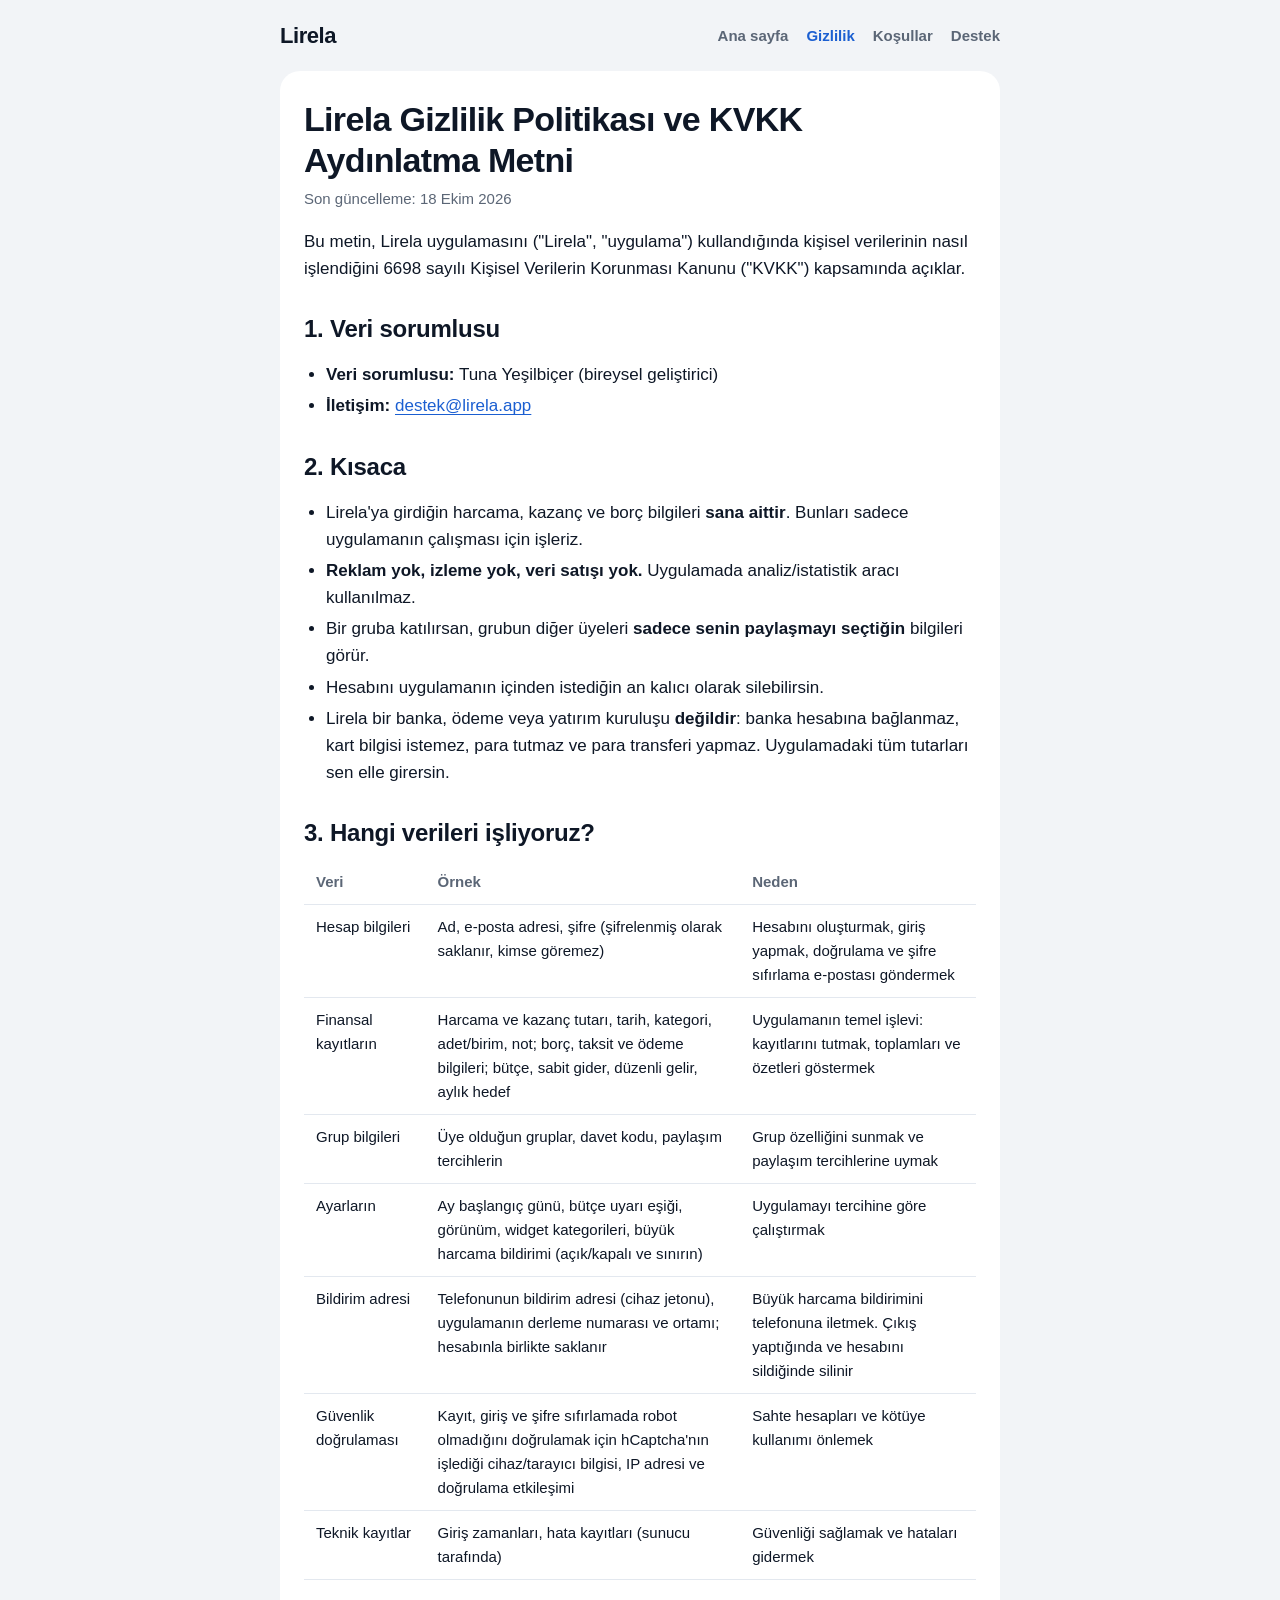
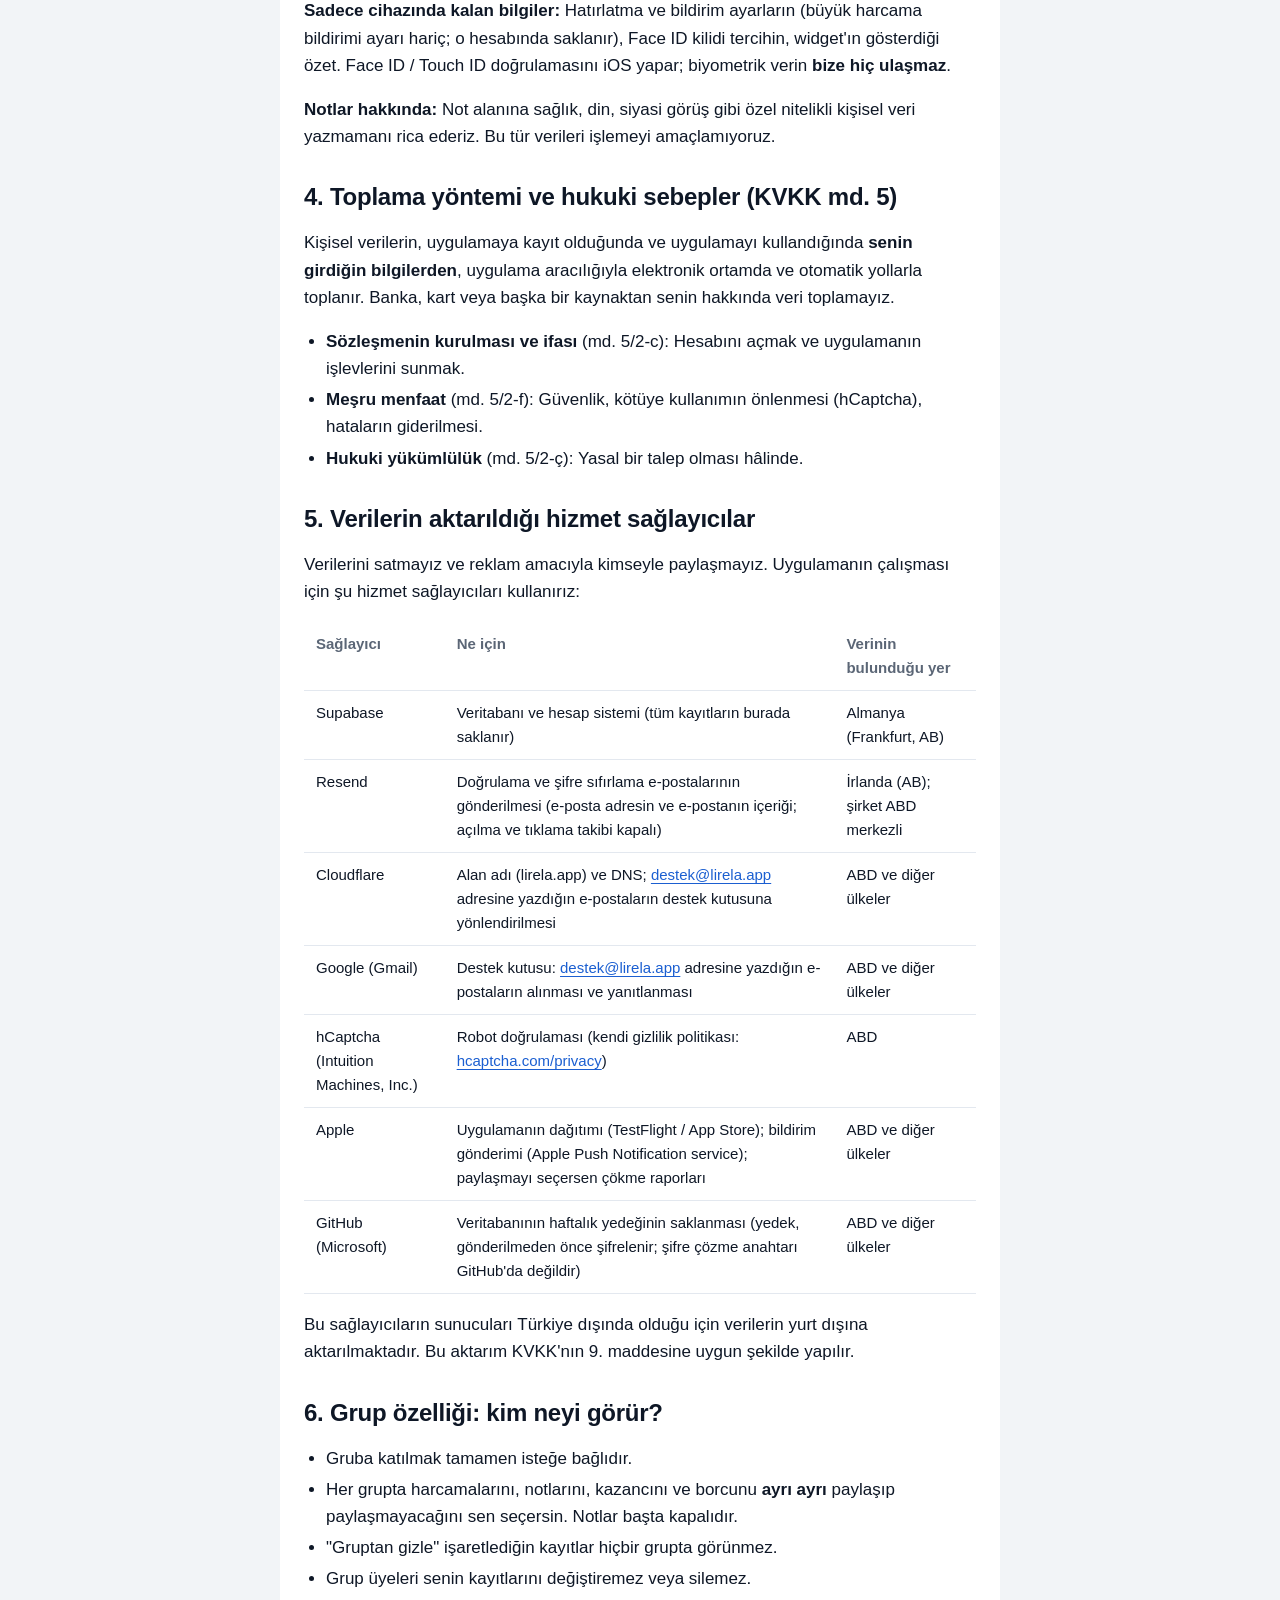
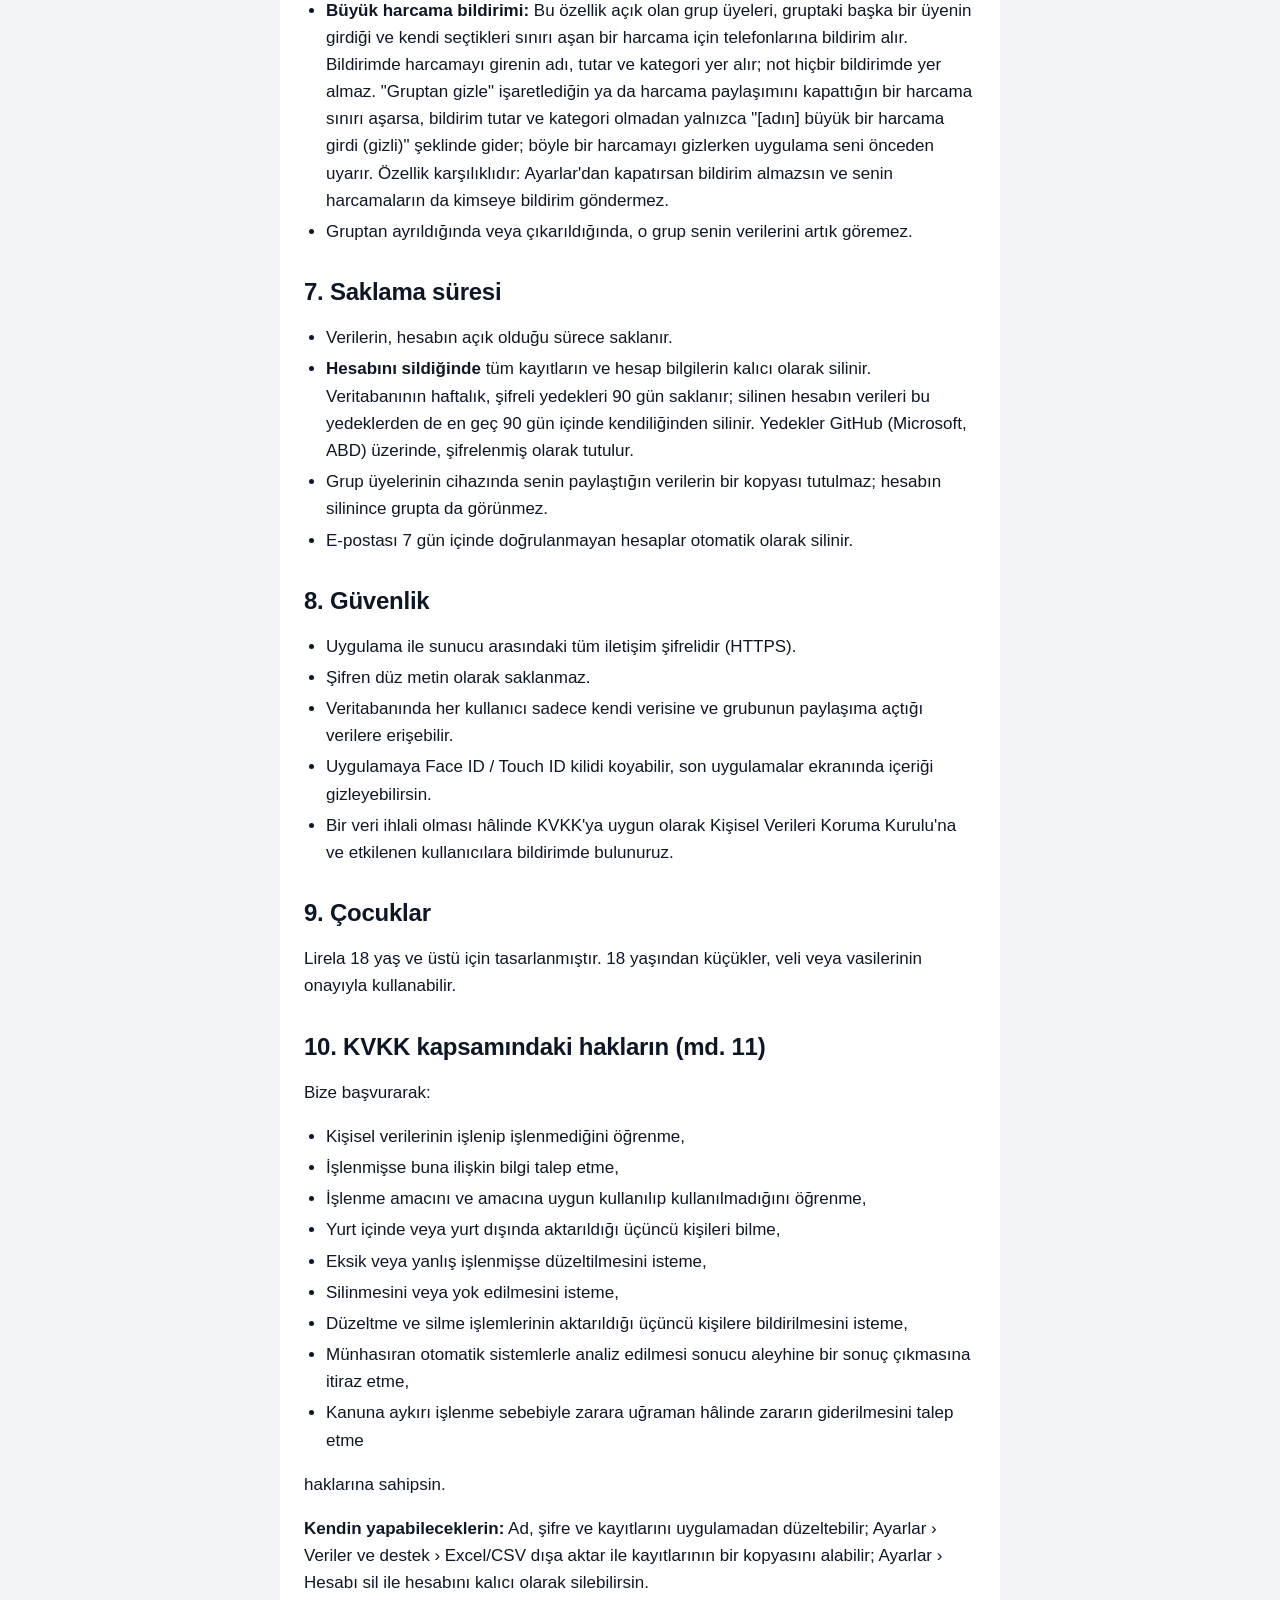
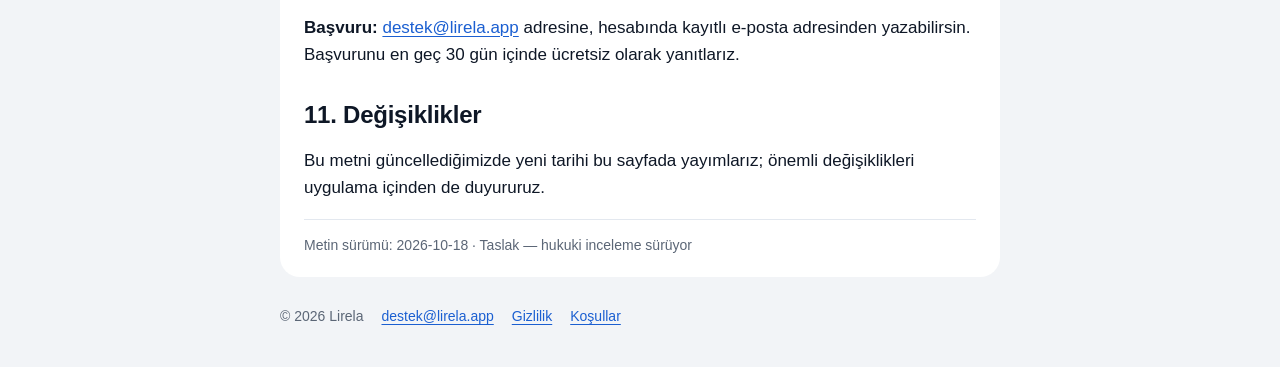
==== commit 8a4c50e0: "Metin sürümü 2026-10-18" ====
--- a/gizlilik/index.html
+++ b/gizlilik/index.html
@@ -47,7 +47,7 @@
 <p><strong>Başvuru:</strong> <a href="mailto:destek@lirela.app">destek@lirela.app</a> adresine, hesabında kayıtlı e-posta adresinden yazabilirsin. Başvurunu en geç 30 gün içinde ücretsiz olarak yanıtlarız.</p>
 <h2>11. Değişiklikler</h2>
 <p>Bu metni güncellediğimizde yeni tarihi bu sayfada yayımlarız; önemli değişiklikleri uygulama içinden de duyururuz.</p>
-<p class="version">Metin sürümü: 2026-10-15 · Taslak — hukuki inceleme sürüyor</p>
+<p class="version">Metin sürümü: 2026-10-18 · Taslak — hukuki inceleme sürüyor</p>
 </article>
 </main>
 <footer class="site-footer"><div class="wrap"><span>© 2026 Lirela</span><a href="mailto:destek@lirela.app">destek@lirela.app</a><a href="/gizlilik/">Gizlilik</a><a href="/kosullar/">Koşullar</a></div></footer>
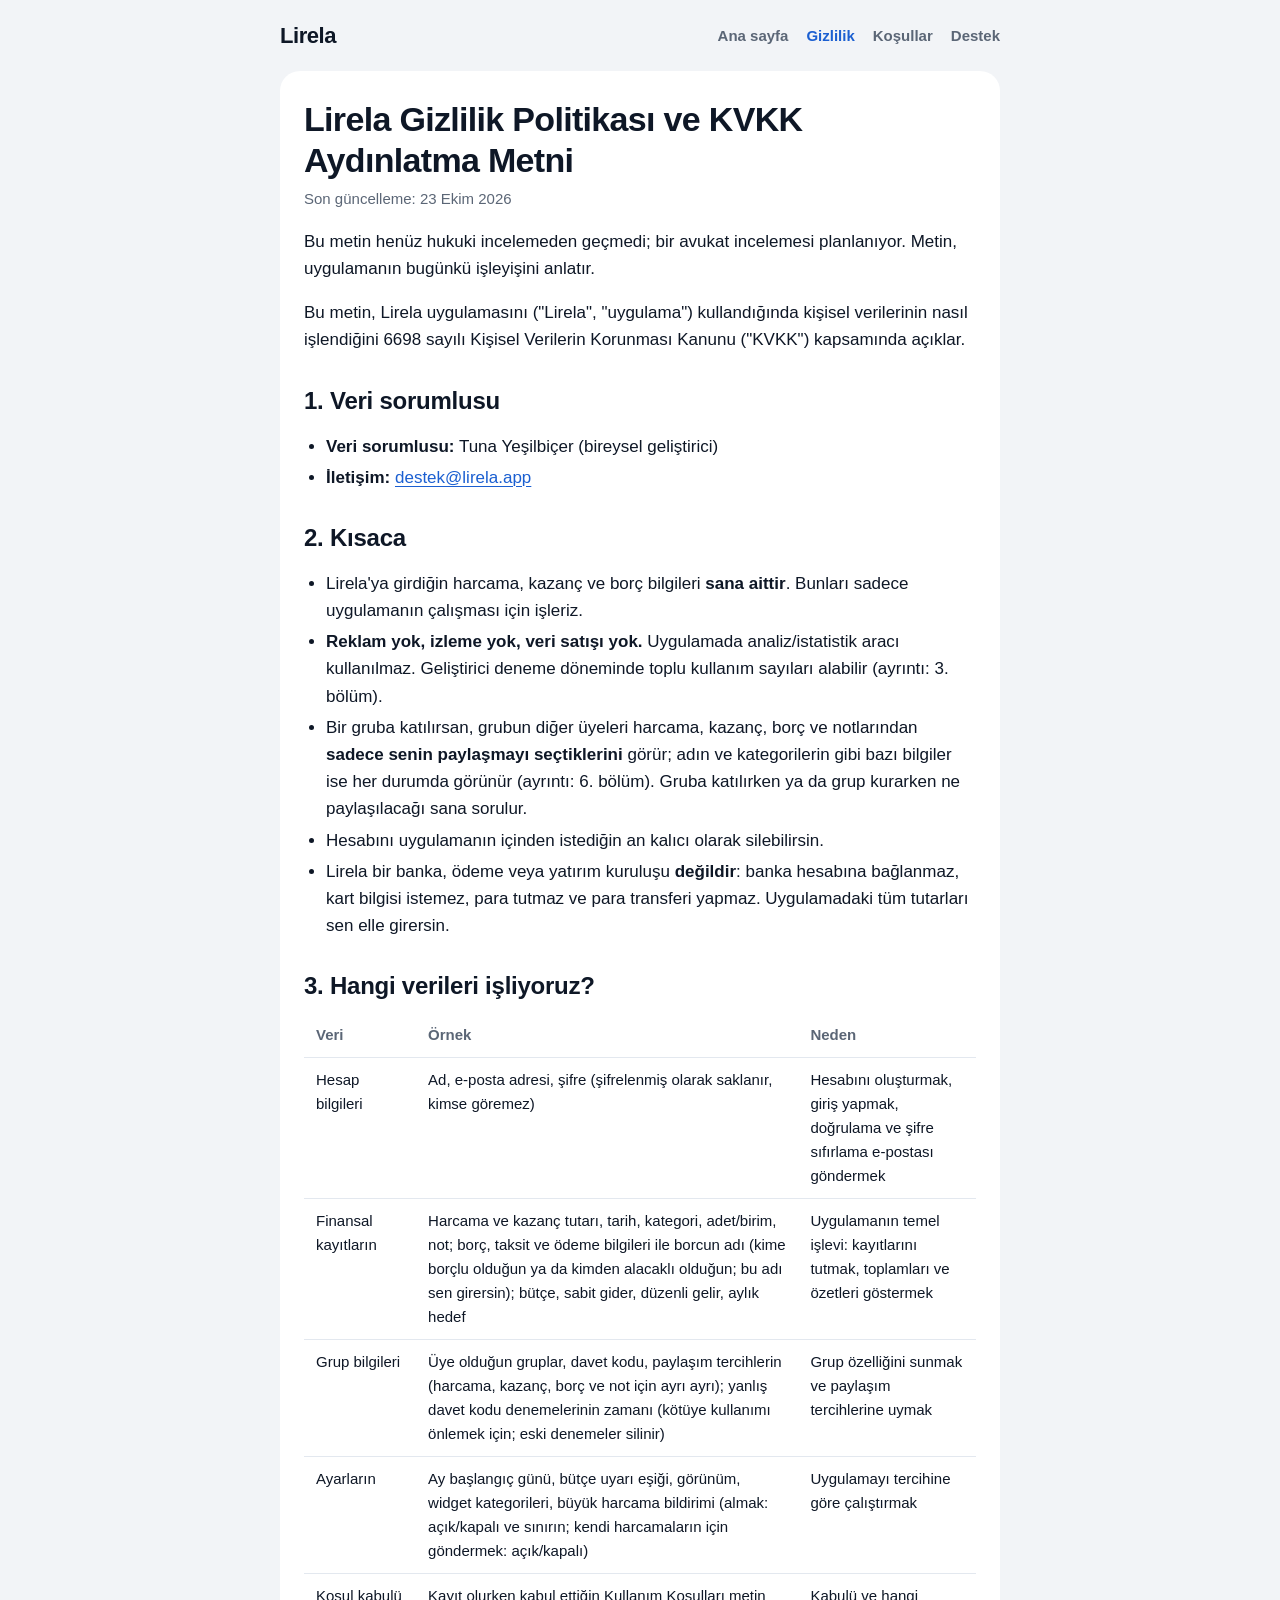
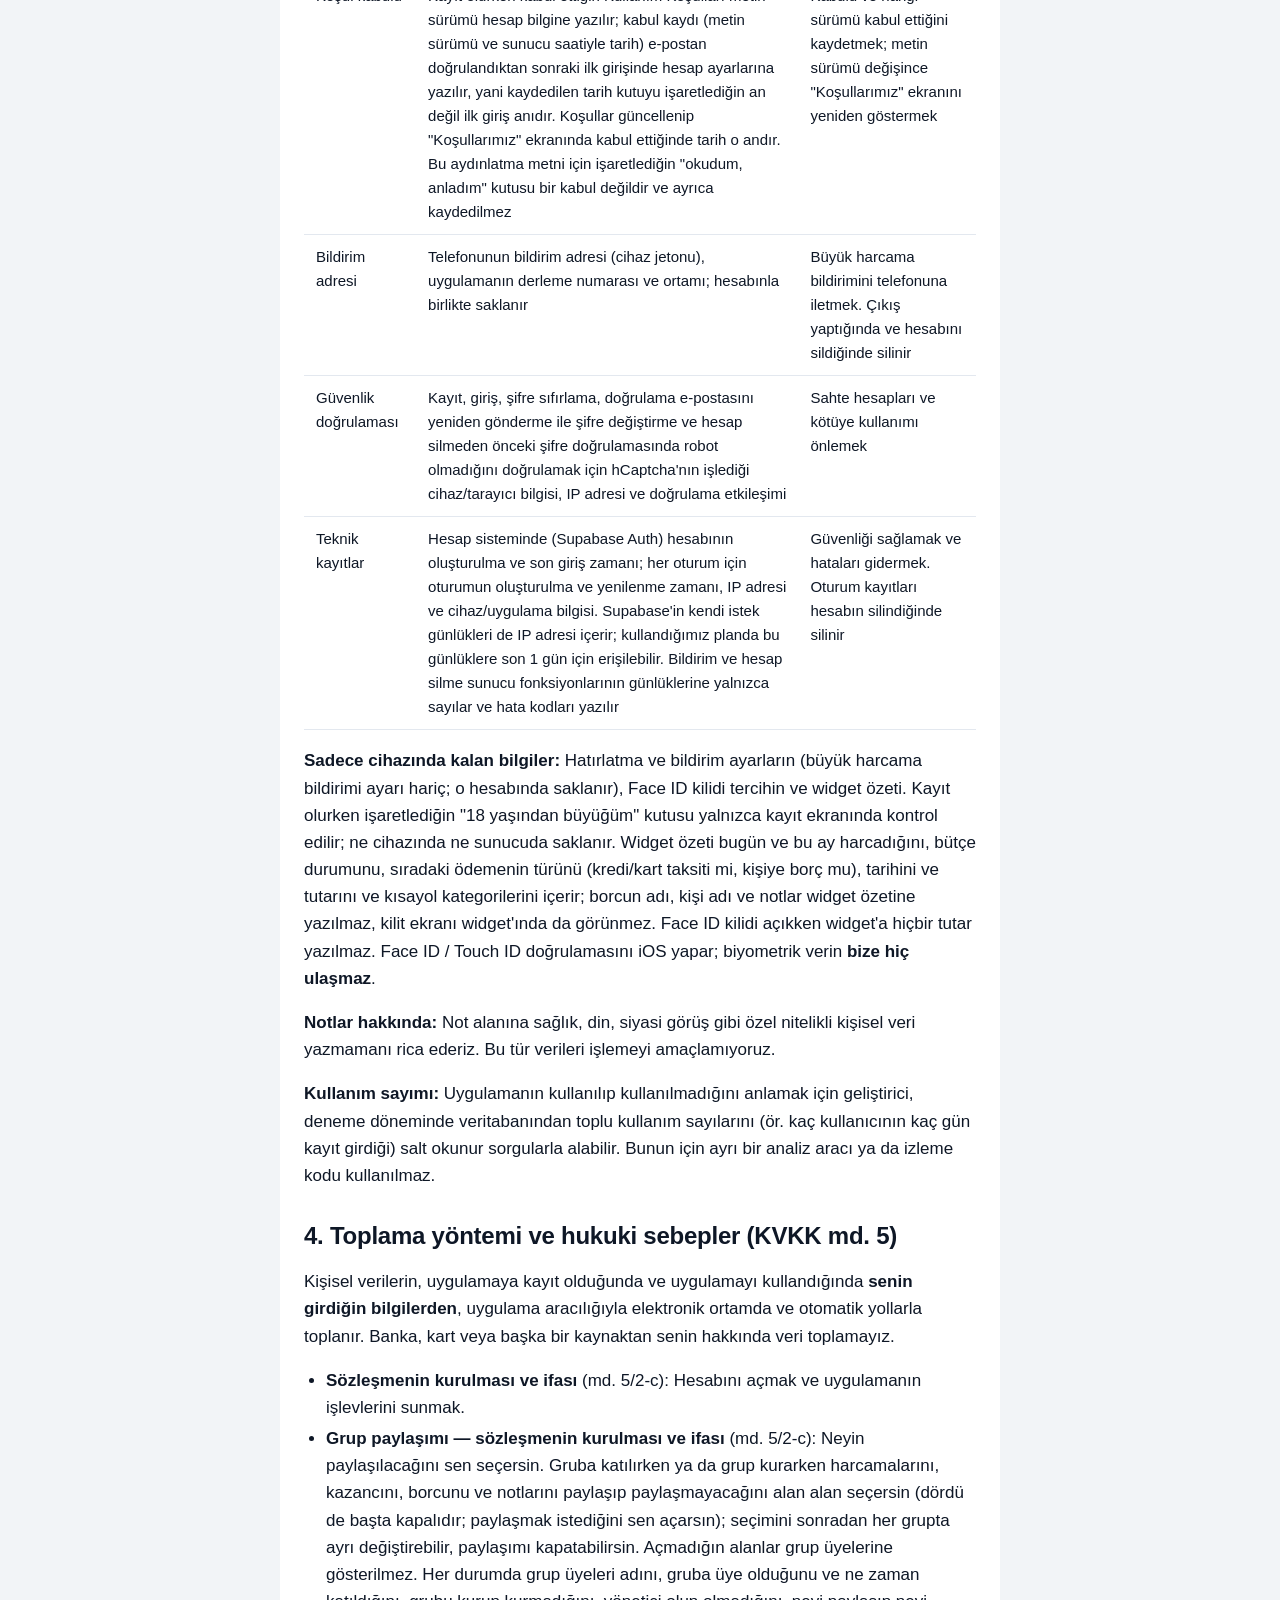
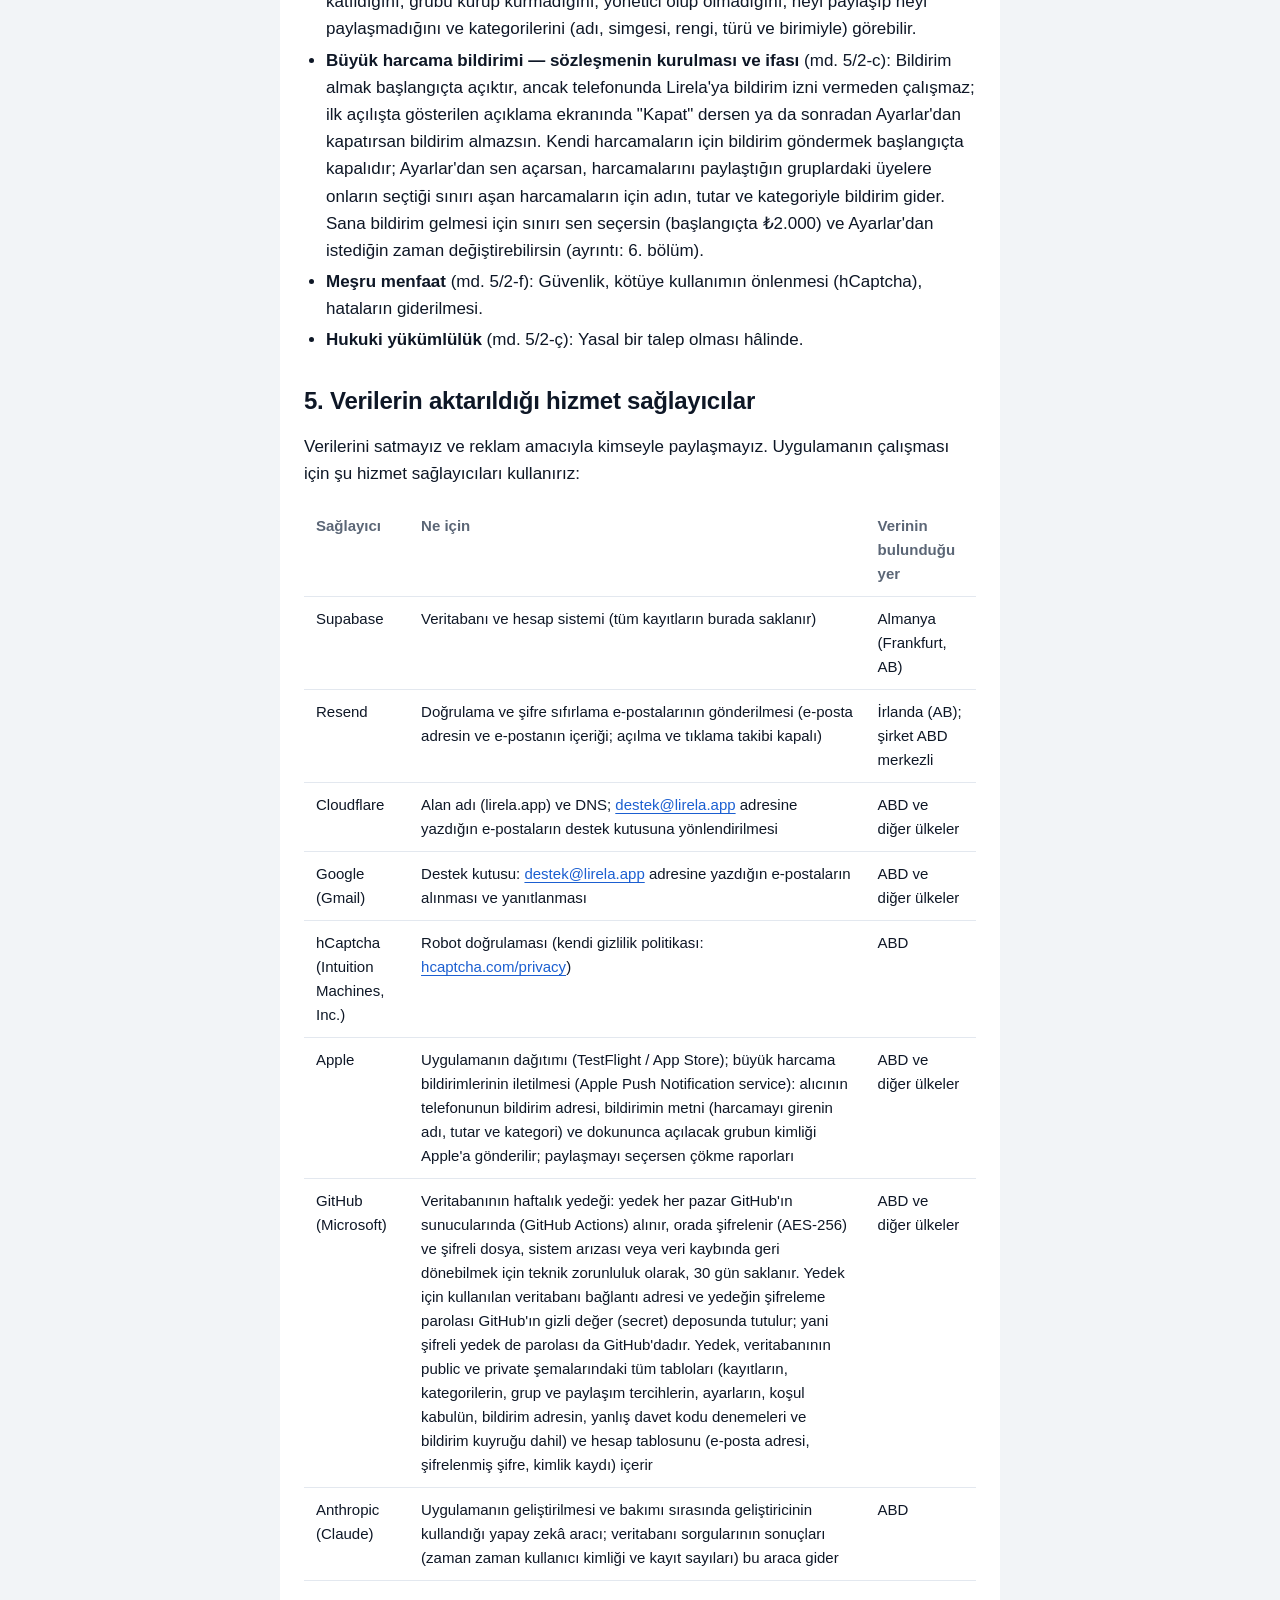
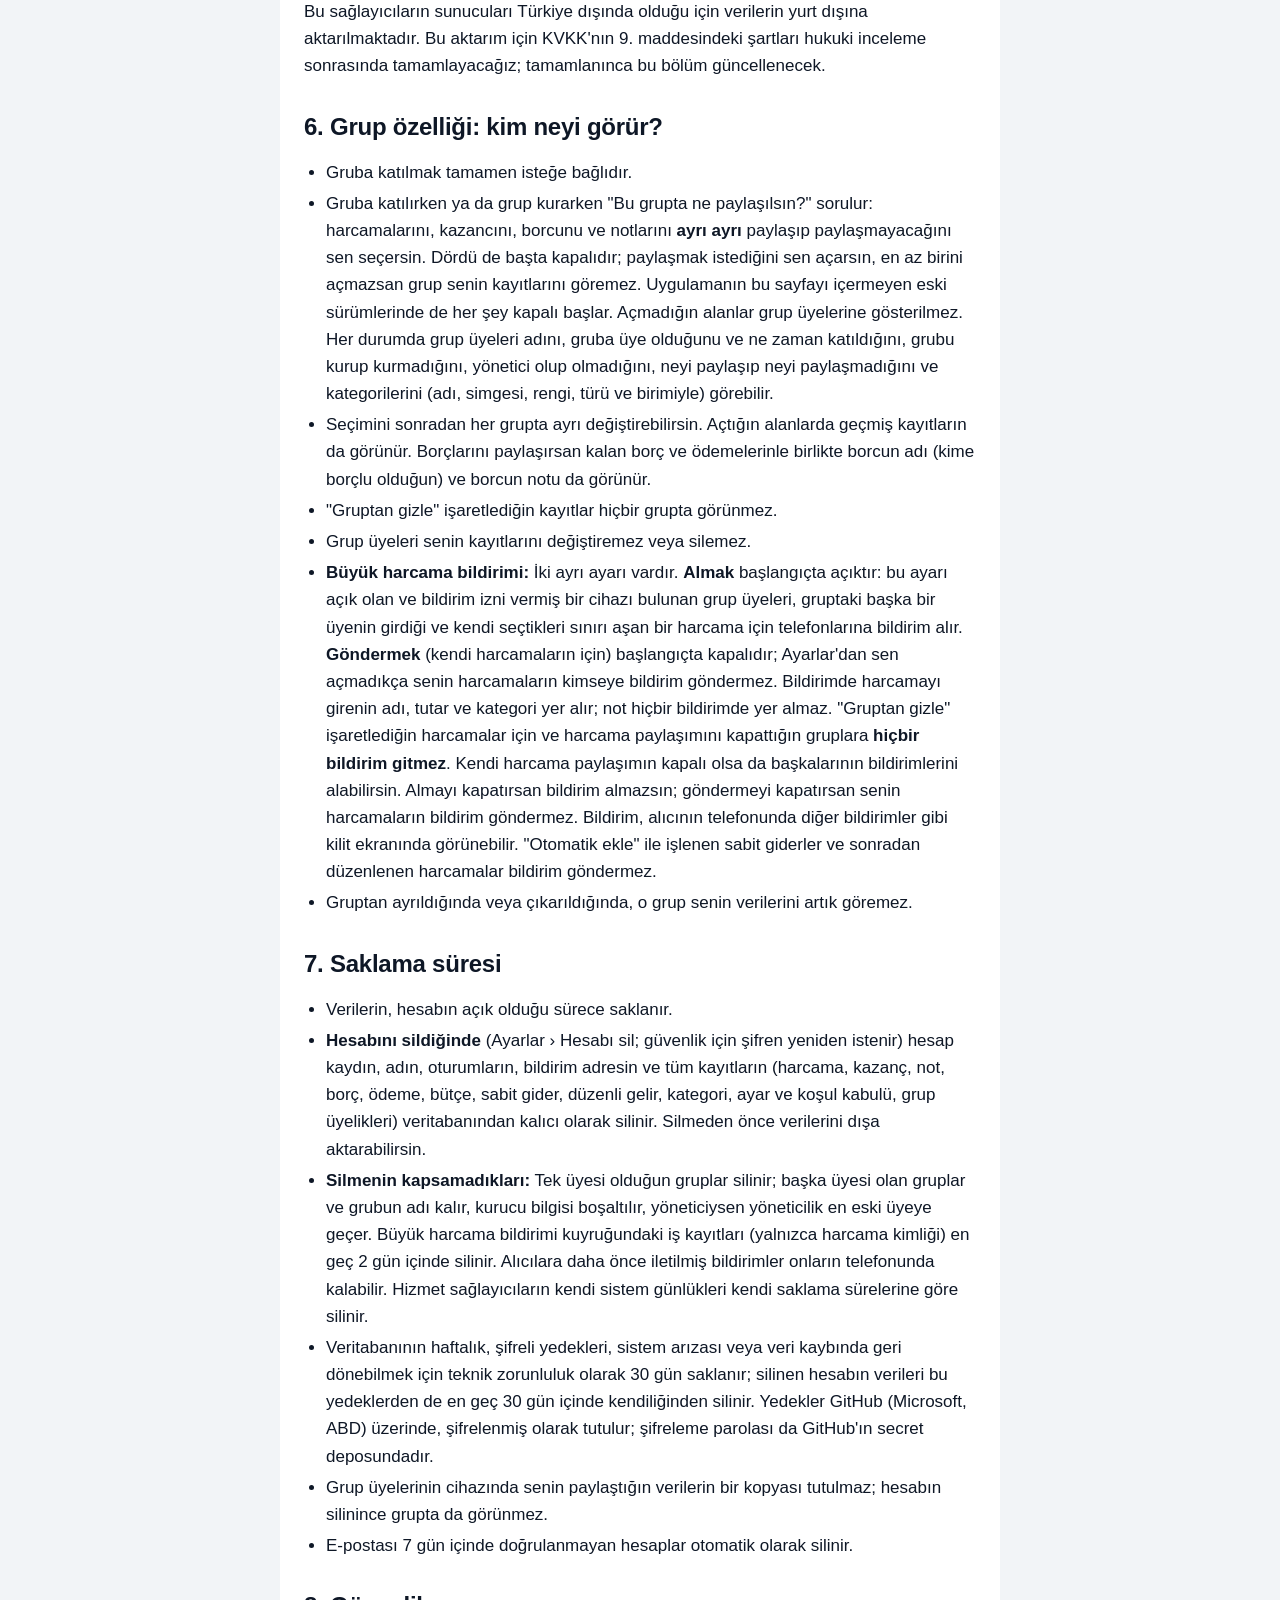
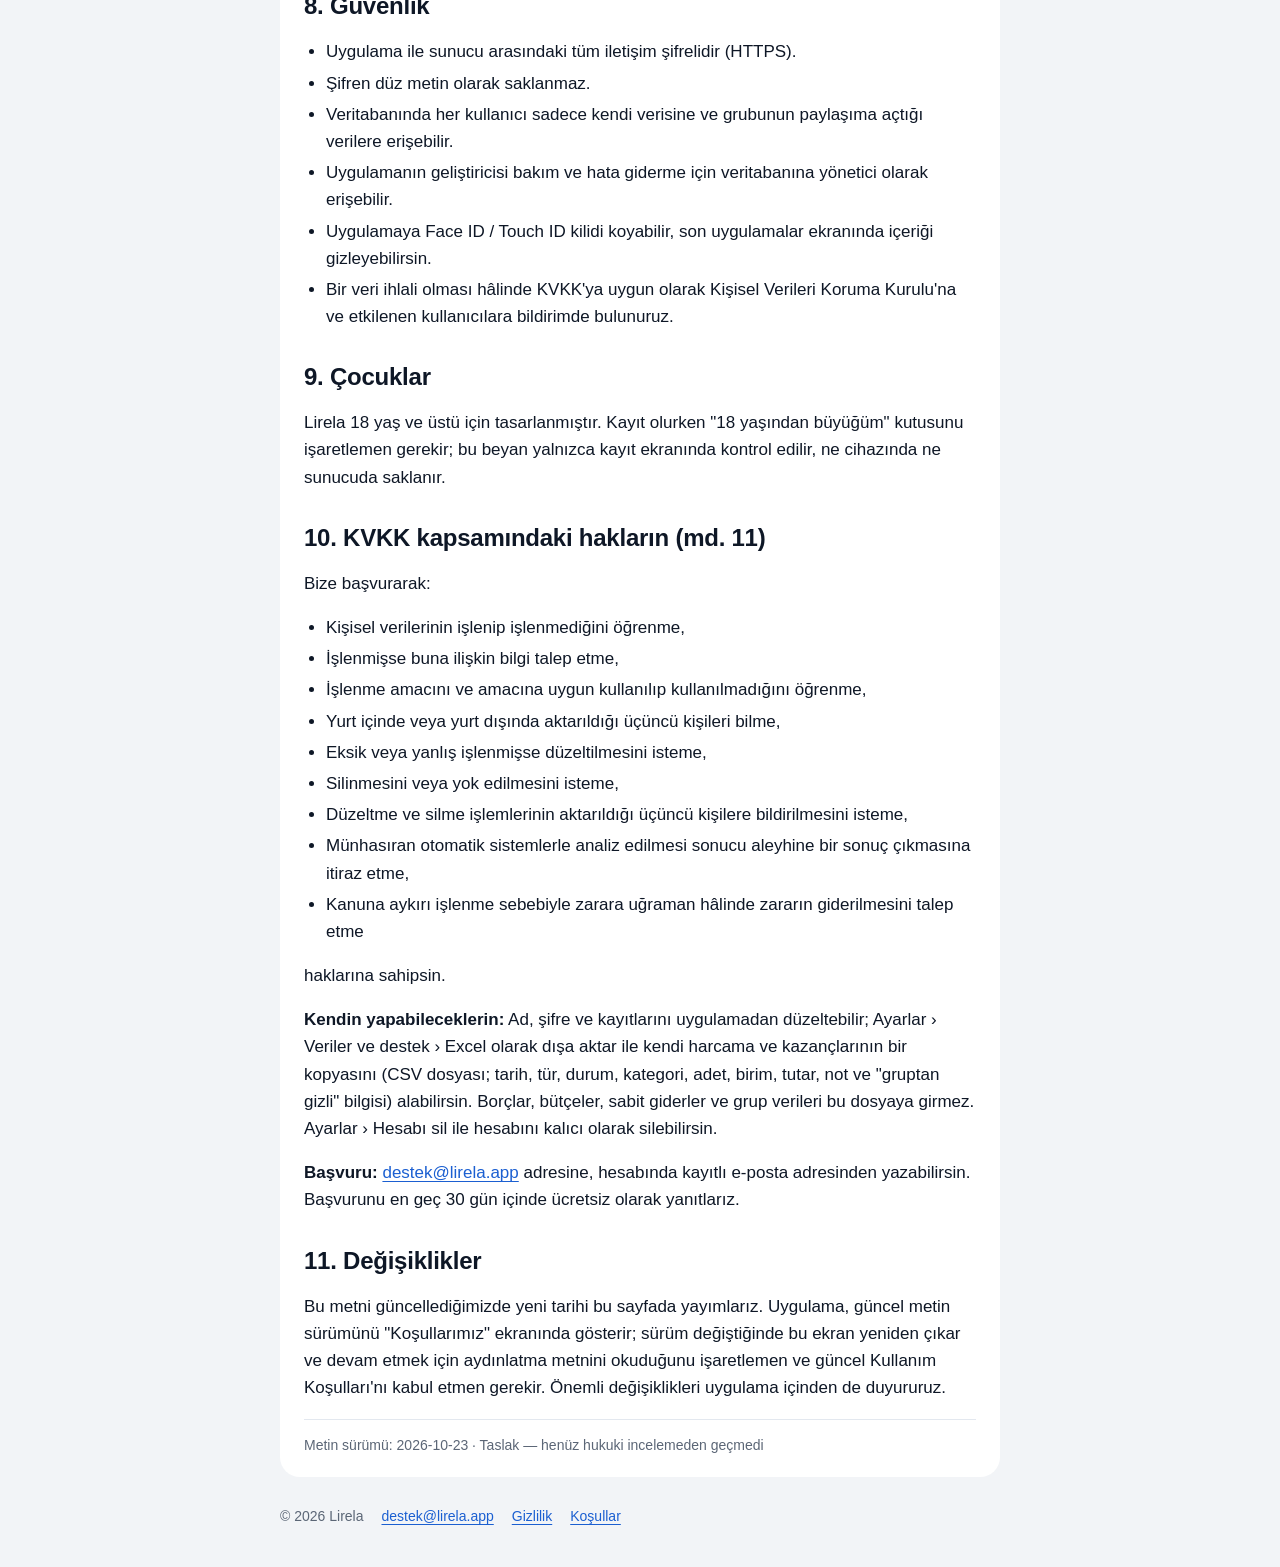
==== commit a518522b: "Gizlilik ve koşullar: metin sürümü 2026-10-23 Co-Authored-By: Claude Opus 5.5 <noreply@anthropic.com" ====
--- a/gizlilik/index.html
+++ b/gizlilik/index.html
@@ -14,40 +14,42 @@
 <main class="wrap">
 <article class="doc">
 <h1>Lirela Gizlilik Politikası ve KVKK Aydınlatma Metni</h1>
-<p class="updated">Son güncelleme: 18 Ekim 2026</p>
+<p class="updated">Son güncelleme: 23 Ekim 2026</p>
+<p>Bu metin henüz hukuki incelemeden geçmedi; bir avukat incelemesi planlanıyor. Metin, uygulamanın bugünkü işleyişini anlatır.</p>
 <p>Bu metin, Lirela uygulamasını ("Lirela", "uygulama") kullandığında kişisel verilerinin nasıl işlendiğini 6698 sayılı Kişisel Verilerin Korunması Kanunu ("KVKK") kapsamında açıklar.</p>
 <h2>1. Veri sorumlusu</h2>
 <ul><li><strong>Veri sorumlusu:</strong> Tuna Yeşilbiçer (bireysel geliştirici)</li><li><strong>İletişim:</strong> <a href="mailto:destek@lirela.app">destek@lirela.app</a></li></ul>
 <h2>2. Kısaca</h2>
-<ul><li>Lirela'ya girdiğin harcama, kazanç ve borç bilgileri <strong>sana aittir</strong>. Bunları sadece uygulamanın çalışması için işleriz.</li><li><strong>Reklam yok, izleme yok, veri satışı yok.</strong> Uygulamada analiz/istatistik aracı kullanılmaz.</li><li>Bir gruba katılırsan, grubun diğer üyeleri <strong>sadece senin paylaşmayı seçtiğin</strong> bilgileri görür.</li><li>Hesabını uygulamanın içinden istediğin an kalıcı olarak silebilirsin.</li><li>Lirela bir banka, ödeme veya yatırım kuruluşu <strong>değildir</strong>: banka hesabına bağlanmaz, kart bilgisi istemez, para tutmaz ve para transferi yapmaz. Uygulamadaki tüm tutarları sen elle girersin.</li></ul>
+<ul><li>Lirela'ya girdiğin harcama, kazanç ve borç bilgileri <strong>sana aittir</strong>. Bunları sadece uygulamanın çalışması için işleriz.</li><li><strong>Reklam yok, izleme yok, veri satışı yok.</strong> Uygulamada analiz/istatistik aracı kullanılmaz. Geliştirici deneme döneminde toplu kullanım sayıları alabilir (ayrıntı: 3. bölüm).</li><li>Bir gruba katılırsan, grubun diğer üyeleri harcama, kazanç, borç ve notlarından <strong>sadece senin paylaşmayı seçtiklerini</strong> görür; adın ve kategorilerin gibi bazı bilgiler ise her durumda görünür (ayrıntı: 6. bölüm). Gruba katılırken ya da grup kurarken ne paylaşılacağı sana sorulur.</li><li>Hesabını uygulamanın içinden istediğin an kalıcı olarak silebilirsin.</li><li>Lirela bir banka, ödeme veya yatırım kuruluşu <strong>değildir</strong>: banka hesabına bağlanmaz, kart bilgisi istemez, para tutmaz ve para transferi yapmaz. Uygulamadaki tüm tutarları sen elle girersin.</li></ul>
 <h2>3. Hangi verileri işliyoruz?</h2>
-<div class="table-scroll"><table><thead><tr><th>Veri</th><th>Örnek</th><th>Neden</th></tr></thead><tbody><tr><td data-label="Veri">Hesap bilgileri</td><td data-label="Örnek">Ad, e-posta adresi, şifre (şifrelenmiş olarak saklanır, kimse göremez)</td><td data-label="Neden">Hesabını oluşturmak, giriş yapmak, doğrulama ve şifre sıfırlama e-postası göndermek</td></tr><tr><td data-label="Veri">Finansal kayıtların</td><td data-label="Örnek">Harcama ve kazanç tutarı, tarih, kategori, adet/birim, not; borç, taksit ve ödeme bilgileri; bütçe, sabit gider, düzenli gelir, aylık hedef</td><td data-label="Neden">Uygulamanın temel işlevi: kayıtlarını tutmak, toplamları ve özetleri göstermek</td></tr><tr><td data-label="Veri">Grup bilgileri</td><td data-label="Örnek">Üye olduğun gruplar, davet kodu, paylaşım tercihlerin</td><td data-label="Neden">Grup özelliğini sunmak ve paylaşım tercihlerine uymak</td></tr><tr><td data-label="Veri">Ayarların</td><td data-label="Örnek">Ay başlangıç günü, bütçe uyarı eşiği, görünüm, widget kategorileri, büyük harcama bildirimi (açık/kapalı ve sınırın)</td><td data-label="Neden">Uygulamayı tercihine göre çalıştırmak</td></tr><tr><td data-label="Veri">Bildirim adresi</td><td data-label="Örnek">Telefonunun bildirim adresi (cihaz jetonu), uygulamanın derleme numarası ve ortamı; hesabınla birlikte saklanır</td><td data-label="Neden">Büyük harcama bildirimini telefonuna iletmek. Çıkış yaptığında ve hesabını sildiğinde silinir</td></tr><tr><td data-label="Veri">Güvenlik doğrulaması</td><td data-label="Örnek">Kayıt, giriş ve şifre sıfırlamada robot olmadığını doğrulamak için hCaptcha'nın işlediği cihaz/tarayıcı bilgisi, IP adresi ve doğrulama etkileşimi</td><td data-label="Neden">Sahte hesapları ve kötüye kullanımı önlemek</td></tr><tr><td data-label="Veri">Teknik kayıtlar</td><td data-label="Örnek">Giriş zamanları, hata kayıtları (sunucu tarafında)</td><td data-label="Neden">Güvenliği sağlamak ve hataları gidermek</td></tr></tbody></table></div>
-<p><strong>Sadece cihazında kalan bilgiler:</strong> Hatırlatma ve bildirim ayarların (büyük harcama bildirimi ayarı hariç; o hesabında saklanır), Face ID kilidi tercihin, widget'ın gösterdiği özet. Face ID / Touch ID doğrulamasını iOS yapar; biyometrik verin <strong>bize hiç ulaşmaz</strong>.</p>
+<div class="table-scroll"><table><thead><tr><th>Veri</th><th>Örnek</th><th>Neden</th></tr></thead><tbody><tr><td data-label="Veri">Hesap bilgileri</td><td data-label="Örnek">Ad, e-posta adresi, şifre (şifrelenmiş olarak saklanır, kimse göremez)</td><td data-label="Neden">Hesabını oluşturmak, giriş yapmak, doğrulama ve şifre sıfırlama e-postası göndermek</td></tr><tr><td data-label="Veri">Finansal kayıtların</td><td data-label="Örnek">Harcama ve kazanç tutarı, tarih, kategori, adet/birim, not; borç, taksit ve ödeme bilgileri ile borcun adı (kime borçlu olduğun ya da kimden alacaklı olduğun; bu adı sen girersin); bütçe, sabit gider, düzenli gelir, aylık hedef</td><td data-label="Neden">Uygulamanın temel işlevi: kayıtlarını tutmak, toplamları ve özetleri göstermek</td></tr><tr><td data-label="Veri">Grup bilgileri</td><td data-label="Örnek">Üye olduğun gruplar, davet kodu, paylaşım tercihlerin (harcama, kazanç, borç ve not için ayrı ayrı); yanlış davet kodu denemelerinin zamanı (kötüye kullanımı önlemek için; eski denemeler silinir)</td><td data-label="Neden">Grup özelliğini sunmak ve paylaşım tercihlerine uymak</td></tr><tr><td data-label="Veri">Ayarların</td><td data-label="Örnek">Ay başlangıç günü, bütçe uyarı eşiği, görünüm, widget kategorileri, büyük harcama bildirimi (almak: açık/kapalı ve sınırın; kendi harcamaların için göndermek: açık/kapalı)</td><td data-label="Neden">Uygulamayı tercihine göre çalıştırmak</td></tr><tr><td data-label="Veri">Koşul kabulü</td><td data-label="Örnek">Kayıt olurken kabul ettiğin Kullanım Koşulları metin sürümü hesap bilgine yazılır; kabul kaydı (metin sürümü ve sunucu saatiyle tarih) e-postan doğrulandıktan sonraki ilk girişinde hesap ayarlarına yazılır, yani kaydedilen tarih kutuyu işaretlediğin an değil ilk giriş anıdır. Koşullar güncellenip "Koşullarımız" ekranında kabul ettiğinde tarih o andır. Bu aydınlatma metni için işaretlediğin "okudum, anladım" kutusu bir kabul değildir ve ayrıca kaydedilmez</td><td data-label="Neden">Kabulü ve hangi sürümü kabul ettiğini kaydetmek; metin sürümü değişince "Koşullarımız" ekranını yeniden göstermek</td></tr><tr><td data-label="Veri">Bildirim adresi</td><td data-label="Örnek">Telefonunun bildirim adresi (cihaz jetonu), uygulamanın derleme numarası ve ortamı; hesabınla birlikte saklanır</td><td data-label="Neden">Büyük harcama bildirimini telefonuna iletmek. Çıkış yaptığında ve hesabını sildiğinde silinir</td></tr><tr><td data-label="Veri">Güvenlik doğrulaması</td><td data-label="Örnek">Kayıt, giriş, şifre sıfırlama, doğrulama e-postasını yeniden gönderme ile şifre değiştirme ve hesap silmeden önceki şifre doğrulamasında robot olmadığını doğrulamak için hCaptcha'nın işlediği cihaz/tarayıcı bilgisi, IP adresi ve doğrulama etkileşimi</td><td data-label="Neden">Sahte hesapları ve kötüye kullanımı önlemek</td></tr><tr><td data-label="Veri">Teknik kayıtlar</td><td data-label="Örnek">Hesap sisteminde (Supabase Auth) hesabının oluşturulma ve son giriş zamanı; her oturum için oturumun oluşturulma ve yenilenme zamanı, IP adresi ve cihaz/uygulama bilgisi. Supabase'in kendi istek günlükleri de IP adresi içerir; kullandığımız planda bu günlüklere son 1 gün için erişilebilir. Bildirim ve hesap silme sunucu fonksiyonlarının günlüklerine yalnızca sayılar ve hata kodları yazılır</td><td data-label="Neden">Güvenliği sağlamak ve hataları gidermek. Oturum kayıtları hesabın silindiğinde silinir</td></tr></tbody></table></div>
+<p><strong>Sadece cihazında kalan bilgiler:</strong> Hatırlatma ve bildirim ayarların (büyük harcama bildirimi ayarı hariç; o hesabında saklanır), Face ID kilidi tercihin ve widget özeti. Kayıt olurken işaretlediğin "18 yaşından büyüğüm" kutusu yalnızca kayıt ekranında kontrol edilir; ne cihazında ne sunucuda saklanır. Widget özeti bugün ve bu ay harcadığını, bütçe durumunu, sıradaki ödemenin türünü (kredi/kart taksiti mi, kişiye borç mu), tarihini ve tutarını ve kısayol kategorilerini içerir; borcun adı, kişi adı ve notlar widget özetine yazılmaz, kilit ekranı widget'ında da görünmez. Face ID kilidi açıkken widget'a hiçbir tutar yazılmaz. Face ID / Touch ID doğrulamasını iOS yapar; biyometrik verin <strong>bize hiç ulaşmaz</strong>.</p>
 <p><strong>Notlar hakkında:</strong> Not alanına sağlık, din, siyasi görüş gibi özel nitelikli kişisel veri yazmamanı rica ederiz. Bu tür verileri işlemeyi amaçlamıyoruz.</p>
+<p><strong>Kullanım sayımı:</strong> Uygulamanın kullanılıp kullanılmadığını anlamak için geliştirici, deneme döneminde veritabanından toplu kullanım sayılarını (ör. kaç kullanıcının kaç gün kayıt girdiği) salt okunur sorgularla alabilir. Bunun için ayrı bir analiz aracı ya da izleme kodu kullanılmaz.</p>
 <h2>4. Toplama yöntemi ve hukuki sebepler (KVKK md. 5)</h2>
 <p>Kişisel verilerin, uygulamaya kayıt olduğunda ve uygulamayı kullandığında <strong>senin girdiğin bilgilerden</strong>, uygulama aracılığıyla elektronik ortamda ve otomatik yollarla toplanır. Banka, kart veya başka bir kaynaktan senin hakkında veri toplamayız.</p>
-<ul><li><strong>Sözleşmenin kurulması ve ifası</strong> (md. 5/2-c): Hesabını açmak ve uygulamanın işlevlerini sunmak.</li><li><strong>Meşru menfaat</strong> (md. 5/2-f): Güvenlik, kötüye kullanımın önlenmesi (hCaptcha), hataların giderilmesi.</li><li><strong>Hukuki yükümlülük</strong> (md. 5/2-ç): Yasal bir talep olması hâlinde.</li></ul>
+<ul><li><strong>Sözleşmenin kurulması ve ifası</strong> (md. 5/2-c): Hesabını açmak ve uygulamanın işlevlerini sunmak.</li><li><strong>Grup paylaşımı — sözleşmenin kurulması ve ifası</strong> (md. 5/2-c): Neyin paylaşılacağını sen seçersin. Gruba katılırken ya da grup kurarken harcamalarını, kazancını, borcunu ve notlarını paylaşıp paylaşmayacağını alan alan seçersin (dördü de başta kapalıdır; paylaşmak istediğini sen açarsın); seçimini sonradan her grupta ayrı değiştirebilir, paylaşımı kapatabilirsin. Açmadığın alanlar grup üyelerine gösterilmez. Her durumda grup üyeleri adını, gruba üye olduğunu ve ne zaman katıldığını, grubu kurup kurmadığını, yönetici olup olmadığını, neyi paylaşıp neyi paylaşmadığını ve kategorilerini (adı, simgesi, rengi, türü ve birimiyle) görebilir.</li><li><strong>Büyük harcama bildirimi — sözleşmenin kurulması ve ifası</strong> (md. 5/2-c): Bildirim almak başlangıçta açıktır, ancak telefonunda Lirela'ya bildirim izni vermeden çalışmaz; ilk açılışta gösterilen açıklama ekranında "Kapat" dersen ya da sonradan Ayarlar'dan kapatırsan bildirim almazsın. Kendi harcamaların için bildirim göndermek başlangıçta kapalıdır; Ayarlar'dan sen açarsan, harcamalarını paylaştığın gruplardaki üyelere onların seçtiği sınırı aşan harcamaların için adın, tutar ve kategoriyle bildirim gider. Sana bildirim gelmesi için sınırı sen seçersin (başlangıçta ₺2.000) ve Ayarlar'dan istediğin zaman değiştirebilirsin (ayrıntı: 6. bölüm).</li><li><strong>Meşru menfaat</strong> (md. 5/2-f): Güvenlik, kötüye kullanımın önlenmesi (hCaptcha), hataların giderilmesi.</li><li><strong>Hukuki yükümlülük</strong> (md. 5/2-ç): Yasal bir talep olması hâlinde.</li></ul>
 <h2>5. Verilerin aktarıldığı hizmet sağlayıcılar</h2>
 <p>Verilerini satmayız ve reklam amacıyla kimseyle paylaşmayız. Uygulamanın çalışması için şu hizmet sağlayıcıları kullanırız:</p>
-<div class="table-scroll"><table><thead><tr><th>Sağlayıcı</th><th>Ne için</th><th>Verinin bulunduğu yer</th></tr></thead><tbody><tr><td data-label="Sağlayıcı">Supabase</td><td data-label="Ne için">Veritabanı ve hesap sistemi (tüm kayıtların burada saklanır)</td><td data-label="Verinin bulunduğu yer">Almanya (Frankfurt, AB)</td></tr><tr><td data-label="Sağlayıcı">Resend</td><td data-label="Ne için">Doğrulama ve şifre sıfırlama e-postalarının gönderilmesi (e-posta adresin ve e-postanın içeriği; açılma ve tıklama takibi kapalı)</td><td data-label="Verinin bulunduğu yer">İrlanda (AB); şirket ABD merkezli</td></tr><tr><td data-label="Sağlayıcı">Cloudflare</td><td data-label="Ne için">Alan adı (lirela.app) ve DNS; <a href="mailto:destek@lirela.app">destek@lirela.app</a> adresine yazdığın e-postaların destek kutusuna yönlendirilmesi</td><td data-label="Verinin bulunduğu yer">ABD ve diğer ülkeler</td></tr><tr><td data-label="Sağlayıcı">Google (Gmail)</td><td data-label="Ne için">Destek kutusu: <a href="mailto:destek@lirela.app">destek@lirela.app</a> adresine yazdığın e-postaların alınması ve yanıtlanması</td><td data-label="Verinin bulunduğu yer">ABD ve diğer ülkeler</td></tr><tr><td data-label="Sağlayıcı">hCaptcha (Intuition Machines, Inc.)</td><td data-label="Ne için">Robot doğrulaması (kendi gizlilik politikası: <a href="https://hcaptcha.com/privacy">hcaptcha.com/privacy</a>)</td><td data-label="Verinin bulunduğu yer">ABD</td></tr><tr><td data-label="Sağlayıcı">Apple</td><td data-label="Ne için">Uygulamanın dağıtımı (TestFlight / App Store); bildirim gönderimi (Apple Push Notification service); paylaşmayı seçersen çökme raporları</td><td data-label="Verinin bulunduğu yer">ABD ve diğer ülkeler</td></tr><tr><td data-label="Sağlayıcı">GitHub (Microsoft)</td><td data-label="Ne için">Veritabanının haftalık yedeğinin saklanması (yedek, gönderilmeden önce şifrelenir; şifre çözme anahtarı GitHub'da değildir)</td><td data-label="Verinin bulunduğu yer">ABD ve diğer ülkeler</td></tr></tbody></table></div>
-<p>Bu sağlayıcıların sunucuları Türkiye dışında olduğu için verilerin yurt dışına aktarılmaktadır. Bu aktarım KVKK'nın 9. maddesine uygun şekilde yapılır.</p>
+<div class="table-scroll"><table><thead><tr><th>Sağlayıcı</th><th>Ne için</th><th>Verinin bulunduğu yer</th></tr></thead><tbody><tr><td data-label="Sağlayıcı">Supabase</td><td data-label="Ne için">Veritabanı ve hesap sistemi (tüm kayıtların burada saklanır)</td><td data-label="Verinin bulunduğu yer">Almanya (Frankfurt, AB)</td></tr><tr><td data-label="Sağlayıcı">Resend</td><td data-label="Ne için">Doğrulama ve şifre sıfırlama e-postalarının gönderilmesi (e-posta adresin ve e-postanın içeriği; açılma ve tıklama takibi kapalı)</td><td data-label="Verinin bulunduğu yer">İrlanda (AB); şirket ABD merkezli</td></tr><tr><td data-label="Sağlayıcı">Cloudflare</td><td data-label="Ne için">Alan adı (lirela.app) ve DNS; <a href="mailto:destek@lirela.app">destek@lirela.app</a> adresine yazdığın e-postaların destek kutusuna yönlendirilmesi</td><td data-label="Verinin bulunduğu yer">ABD ve diğer ülkeler</td></tr><tr><td data-label="Sağlayıcı">Google (Gmail)</td><td data-label="Ne için">Destek kutusu: <a href="mailto:destek@lirela.app">destek@lirela.app</a> adresine yazdığın e-postaların alınması ve yanıtlanması</td><td data-label="Verinin bulunduğu yer">ABD ve diğer ülkeler</td></tr><tr><td data-label="Sağlayıcı">hCaptcha (Intuition Machines, Inc.)</td><td data-label="Ne için">Robot doğrulaması (kendi gizlilik politikası: <a href="https://hcaptcha.com/privacy">hcaptcha.com/privacy</a>)</td><td data-label="Verinin bulunduğu yer">ABD</td></tr><tr><td data-label="Sağlayıcı">Apple</td><td data-label="Ne için">Uygulamanın dağıtımı (TestFlight / App Store); büyük harcama bildirimlerinin iletilmesi (Apple Push Notification service): alıcının telefonunun bildirim adresi, bildirimin metni (harcamayı girenin adı, tutar ve kategori) ve dokununca açılacak grubun kimliği Apple'a gönderilir; paylaşmayı seçersen çökme raporları</td><td data-label="Verinin bulunduğu yer">ABD ve diğer ülkeler</td></tr><tr><td data-label="Sağlayıcı">GitHub (Microsoft)</td><td data-label="Ne için">Veritabanının haftalık yedeği: yedek her pazar GitHub'ın sunucularında (GitHub Actions) alınır, orada şifrelenir (AES-256) ve şifreli dosya, sistem arızası veya veri kaybında geri dönebilmek için teknik zorunluluk olarak, 30 gün saklanır. Yedek için kullanılan veritabanı bağlantı adresi ve yedeğin şifreleme parolası GitHub'ın gizli değer (secret) deposunda tutulur; yani şifreli yedek de parolası da GitHub'dadır. Yedek, veritabanının public ve private şemalarındaki tüm tabloları (kayıtların, kategorilerin, grup ve paylaşım tercihlerin, ayarların, koşul kabulün, bildirim adresin, yanlış davet kodu denemeleri ve bildirim kuyruğu dahil) ve hesap tablosunu (e-posta adresi, şifrelenmiş şifre, kimlik kaydı) içerir</td><td data-label="Verinin bulunduğu yer">ABD ve diğer ülkeler</td></tr><tr><td data-label="Sağlayıcı">Anthropic (Claude)</td><td data-label="Ne için">Uygulamanın geliştirilmesi ve bakımı sırasında geliştiricinin kullandığı yapay zekâ aracı; veritabanı sorgularının sonuçları (zaman zaman kullanıcı kimliği ve kayıt sayıları) bu araca gider</td><td data-label="Verinin bulunduğu yer">ABD</td></tr></tbody></table></div>
+<p>Bu sağlayıcıların sunucuları Türkiye dışında olduğu için verilerin yurt dışına aktarılmaktadır. Bu aktarım için KVKK'nın 9. maddesindeki şartları hukuki inceleme sonrasında tamamlayacağız; tamamlanınca bu bölüm güncellenecek.</p>
 <h2>6. Grup özelliği: kim neyi görür?</h2>
-<ul><li>Gruba katılmak tamamen isteğe bağlıdır.</li><li>Her grupta harcamalarını, notlarını, kazancını ve borcunu <strong>ayrı ayrı</strong> paylaşıp paylaşmayacağını sen seçersin. Notlar başta kapalıdır.</li><li>"Gruptan gizle" işaretlediğin kayıtlar hiçbir grupta görünmez.</li><li>Grup üyeleri senin kayıtlarını değiştiremez veya silemez.</li><li><strong>Büyük harcama bildirimi:</strong> Bu özellik açık olan grup üyeleri, gruptaki başka bir üyenin girdiği ve kendi seçtikleri sınırı aşan bir harcama için telefonlarına bildirim alır. Bildirimde harcamayı girenin adı, tutar ve kategori yer alır; not hiçbir bildirimde yer almaz. "Gruptan gizle" işaretlediğin ya da harcama paylaşımını kapattığın bir harcama sınırı aşarsa, bildirim tutar ve kategori olmadan yalnızca "[adın] büyük bir harcama girdi (gizli)" şeklinde gider; böyle bir harcamayı gizlerken uygulama seni önceden uyarır. Özellik karşılıklıdır: Ayarlar'dan kapatırsan bildirim almazsın ve senin harcamaların da kimseye bildirim göndermez.</li><li>Gruptan ayrıldığında veya çıkarıldığında, o grup senin verilerini artık göremez.</li></ul>
+<ul><li>Gruba katılmak tamamen isteğe bağlıdır.</li><li>Gruba katılırken ya da grup kurarken "Bu grupta ne paylaşılsın?" sorulur: harcamalarını, kazancını, borcunu ve notlarını <strong>ayrı ayrı</strong> paylaşıp paylaşmayacağını sen seçersin. Dördü de başta kapalıdır; paylaşmak istediğini sen açarsın, en az birini açmazsan grup senin kayıtlarını göremez. Uygulamanın bu sayfayı içermeyen eski sürümlerinde de her şey kapalı başlar. Açmadığın alanlar grup üyelerine gösterilmez. Her durumda grup üyeleri adını, gruba üye olduğunu ve ne zaman katıldığını, grubu kurup kurmadığını, yönetici olup olmadığını, neyi paylaşıp neyi paylaşmadığını ve kategorilerini (adı, simgesi, rengi, türü ve birimiyle) görebilir.</li><li>Seçimini sonradan her grupta ayrı değiştirebilirsin. Açtığın alanlarda geçmiş kayıtların da görünür. Borçlarını paylaşırsan kalan borç ve ödemelerinle birlikte borcun adı (kime borçlu olduğun) ve borcun notu da görünür.</li><li>"Gruptan gizle" işaretlediğin kayıtlar hiçbir grupta görünmez.</li><li>Grup üyeleri senin kayıtlarını değiştiremez veya silemez.</li><li><strong>Büyük harcama bildirimi:</strong> İki ayrı ayarı vardır. <strong>Almak</strong> başlangıçta açıktır: bu ayarı açık olan ve bildirim izni vermiş bir cihazı bulunan grup üyeleri, gruptaki başka bir üyenin girdiği ve kendi seçtikleri sınırı aşan bir harcama için telefonlarına bildirim alır. <strong>Göndermek</strong> (kendi harcamaların için) başlangıçta kapalıdır; Ayarlar'dan sen açmadıkça senin harcamaların kimseye bildirim göndermez. Bildirimde harcamayı girenin adı, tutar ve kategori yer alır; not hiçbir bildirimde yer almaz. "Gruptan gizle" işaretlediğin harcamalar için ve harcama paylaşımını kapattığın gruplara <strong>hiçbir bildirim gitmez</strong>. Kendi harcama paylaşımın kapalı olsa da başkalarının bildirimlerini alabilirsin. Almayı kapatırsan bildirim almazsın; göndermeyi kapatırsan senin harcamaların bildirim göndermez. Bildirim, alıcının telefonunda diğer bildirimler gibi kilit ekranında görünebilir. "Otomatik ekle" ile işlenen sabit giderler ve sonradan düzenlenen harcamalar bildirim göndermez.</li><li>Gruptan ayrıldığında veya çıkarıldığında, o grup senin verilerini artık göremez.</li></ul>
 <h2>7. Saklama süresi</h2>
-<ul><li>Verilerin, hesabın açık olduğu sürece saklanır.</li><li><strong>Hesabını sildiğinde</strong> tüm kayıtların ve hesap bilgilerin kalıcı olarak silinir. Veritabanının haftalık, şifreli yedekleri 90 gün saklanır; silinen hesabın verileri bu yedeklerden de en geç 90 gün içinde kendiliğinden silinir. Yedekler GitHub (Microsoft, ABD) üzerinde, şifrelenmiş olarak tutulur.</li><li>Grup üyelerinin cihazında senin paylaştığın verilerin bir kopyası tutulmaz; hesabın silinince grupta da görünmez.</li><li>E-postası 7 gün içinde doğrulanmayan hesaplar otomatik olarak silinir.</li></ul>
+<ul><li>Verilerin, hesabın açık olduğu sürece saklanır.</li><li><strong>Hesabını sildiğinde</strong> (Ayarlar › Hesabı sil; güvenlik için şifren yeniden istenir) hesap kaydın, adın, oturumların, bildirim adresin ve tüm kayıtların (harcama, kazanç, not, borç, ödeme, bütçe, sabit gider, düzenli gelir, kategori, ayar ve koşul kabulü, grup üyelikleri) veritabanından kalıcı olarak silinir. Silmeden önce verilerini dışa aktarabilirsin.</li><li><strong>Silmenin kapsamadıkları:</strong> Tek üyesi olduğun gruplar silinir; başka üyesi olan gruplar ve grubun adı kalır, kurucu bilgisi boşaltılır, yöneticiysen yöneticilik en eski üyeye geçer. Büyük harcama bildirimi kuyruğundaki iş kayıtları (yalnızca harcama kimliği) en geç 2 gün içinde silinir. Alıcılara daha önce iletilmiş bildirimler onların telefonunda kalabilir. Hizmet sağlayıcıların kendi sistem günlükleri kendi saklama sürelerine göre silinir.</li><li>Veritabanının haftalık, şifreli yedekleri, sistem arızası veya veri kaybında geri dönebilmek için teknik zorunluluk olarak 30 gün saklanır; silinen hesabın verileri bu yedeklerden de en geç 30 gün içinde kendiliğinden silinir. Yedekler GitHub (Microsoft, ABD) üzerinde, şifrelenmiş olarak tutulur; şifreleme parolası da GitHub'ın secret deposundadır.</li><li>Grup üyelerinin cihazında senin paylaştığın verilerin bir kopyası tutulmaz; hesabın silinince grupta da görünmez.</li><li>E-postası 7 gün içinde doğrulanmayan hesaplar otomatik olarak silinir.</li></ul>
 <h2>8. Güvenlik</h2>
-<ul><li>Uygulama ile sunucu arasındaki tüm iletişim şifrelidir (HTTPS).</li><li>Şifren düz metin olarak saklanmaz.</li><li>Veritabanında her kullanıcı sadece kendi verisine ve grubunun paylaşıma açtığı verilere erişebilir.</li><li>Uygulamaya Face ID / Touch ID kilidi koyabilir, son uygulamalar ekranında içeriği gizleyebilirsin.</li><li>Bir veri ihlali olması hâlinde KVKK'ya uygun olarak Kişisel Verileri Koruma Kurulu'na ve etkilenen kullanıcılara bildirimde bulunuruz.</li></ul>
+<ul><li>Uygulama ile sunucu arasındaki tüm iletişim şifrelidir (HTTPS).</li><li>Şifren düz metin olarak saklanmaz.</li><li>Veritabanında her kullanıcı sadece kendi verisine ve grubunun paylaşıma açtığı verilere erişebilir.</li><li>Uygulamanın geliştiricisi bakım ve hata giderme için veritabanına yönetici olarak erişebilir.</li><li>Uygulamaya Face ID / Touch ID kilidi koyabilir, son uygulamalar ekranında içeriği gizleyebilirsin.</li><li>Bir veri ihlali olması hâlinde KVKK'ya uygun olarak Kişisel Verileri Koruma Kurulu'na ve etkilenen kullanıcılara bildirimde bulunuruz.</li></ul>
 <h2>9. Çocuklar</h2>
-<p>Lirela 18 yaş ve üstü için tasarlanmıştır. 18 yaşından küçükler, veli veya vasilerinin onayıyla kullanabilir.</p>
+<p>Lirela 18 yaş ve üstü için tasarlanmıştır. Kayıt olurken "18 yaşından büyüğüm" kutusunu işaretlemen gerekir; bu beyan yalnızca kayıt ekranında kontrol edilir, ne cihazında ne sunucuda saklanır.</p>
 <h2>10. KVKK kapsamındaki hakların (md. 11)</h2>
 <p>Bize başvurarak:</p>
 <ul><li>Kişisel verilerinin işlenip işlenmediğini öğrenme,</li><li>İşlenmişse buna ilişkin bilgi talep etme,</li><li>İşlenme amacını ve amacına uygun kullanılıp kullanılmadığını öğrenme,</li><li>Yurt içinde veya yurt dışında aktarıldığı üçüncü kişileri bilme,</li><li>Eksik veya yanlış işlenmişse düzeltilmesini isteme,</li><li>Silinmesini veya yok edilmesini isteme,</li><li>Düzeltme ve silme işlemlerinin aktarıldığı üçüncü kişilere bildirilmesini isteme,</li><li>Münhasıran otomatik sistemlerle analiz edilmesi sonucu aleyhine bir sonuç çıkmasına itiraz etme,</li><li>Kanuna aykırı işlenme sebebiyle zarara uğraman hâlinde zararın giderilmesini talep etme</li></ul>
 <p>haklarına sahipsin.</p>
-<p><strong>Kendin yapabileceklerin:</strong> Ad, şifre ve kayıtlarını uygulamadan düzeltebilir; Ayarlar › Veriler ve destek › Excel/CSV dışa aktar ile kayıtlarının bir kopyasını alabilir; Ayarlar › Hesabı sil ile hesabını kalıcı olarak silebilirsin.</p>
+<p><strong>Kendin yapabileceklerin:</strong> Ad, şifre ve kayıtlarını uygulamadan düzeltebilir; Ayarlar › Veriler ve destek › Excel olarak dışa aktar ile kendi harcama ve kazançlarının bir kopyasını (CSV dosyası; tarih, tür, durum, kategori, adet, birim, tutar, not ve "gruptan gizli" bilgisi) alabilirsin. Borçlar, bütçeler, sabit giderler ve grup verileri bu dosyaya girmez. Ayarlar › Hesabı sil ile hesabını kalıcı olarak silebilirsin.</p>
 <p><strong>Başvuru:</strong> <a href="mailto:destek@lirela.app">destek@lirela.app</a> adresine, hesabında kayıtlı e-posta adresinden yazabilirsin. Başvurunu en geç 30 gün içinde ücretsiz olarak yanıtlarız.</p>
 <h2>11. Değişiklikler</h2>
-<p>Bu metni güncellediğimizde yeni tarihi bu sayfada yayımlarız; önemli değişiklikleri uygulama içinden de duyururuz.</p>
-<p class="version">Metin sürümü: 2026-10-18 · Taslak — hukuki inceleme sürüyor</p>
+<p>Bu metni güncellediğimizde yeni tarihi bu sayfada yayımlarız. Uygulama, güncel metin sürümünü "Koşullarımız" ekranında gösterir; sürüm değiştiğinde bu ekran yeniden çıkar ve devam etmek için aydınlatma metnini okuduğunu işaretlemen ve güncel Kullanım Koşulları'nı kabul etmen gerekir. Önemli değişiklikleri uygulama içinden de duyururuz.</p>
+<p class="version">Metin sürümü: 2026-10-23 · Taslak — henüz hukuki incelemeden geçmedi</p>
 </article>
 </main>
 <footer class="site-footer"><div class="wrap"><span>© 2026 Lirela</span><a href="mailto:destek@lirela.app">destek@lirela.app</a><a href="/gizlilik/">Gizlilik</a><a href="/kosullar/">Koşullar</a></div></footer>
